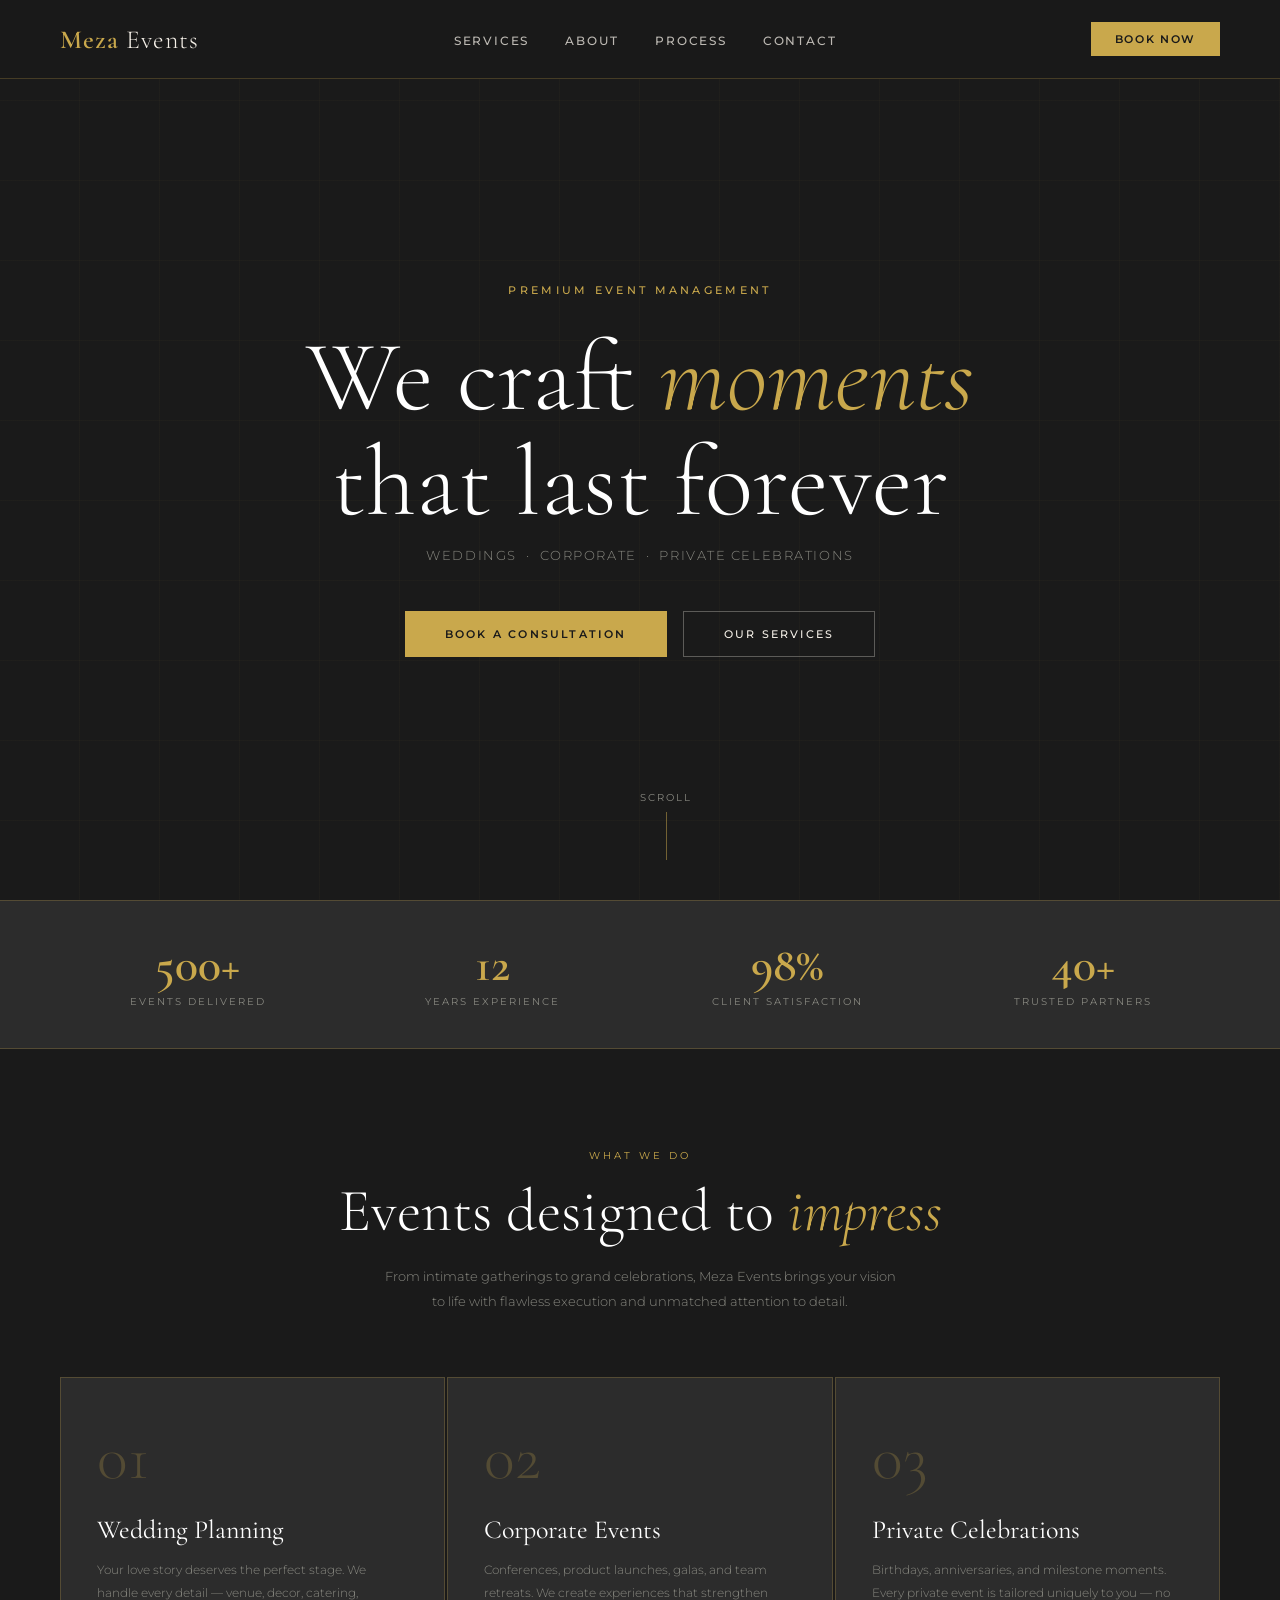
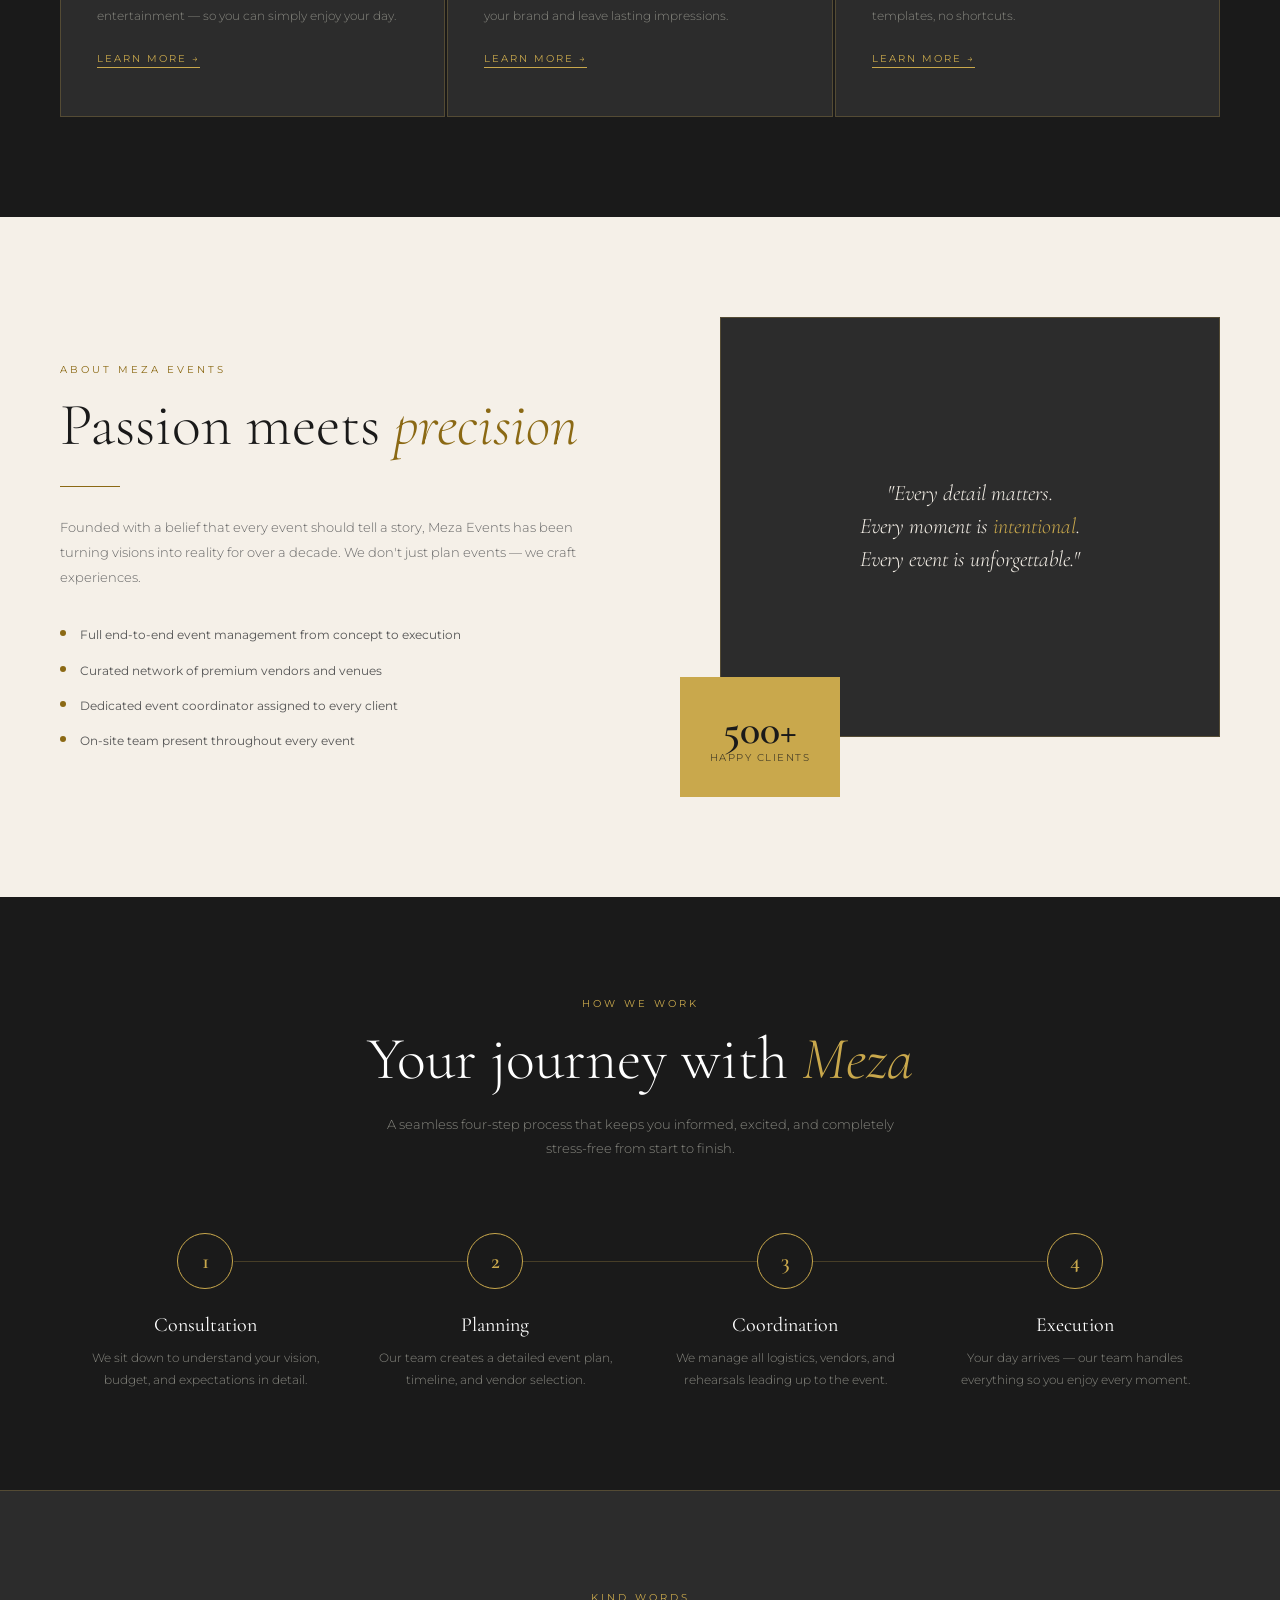
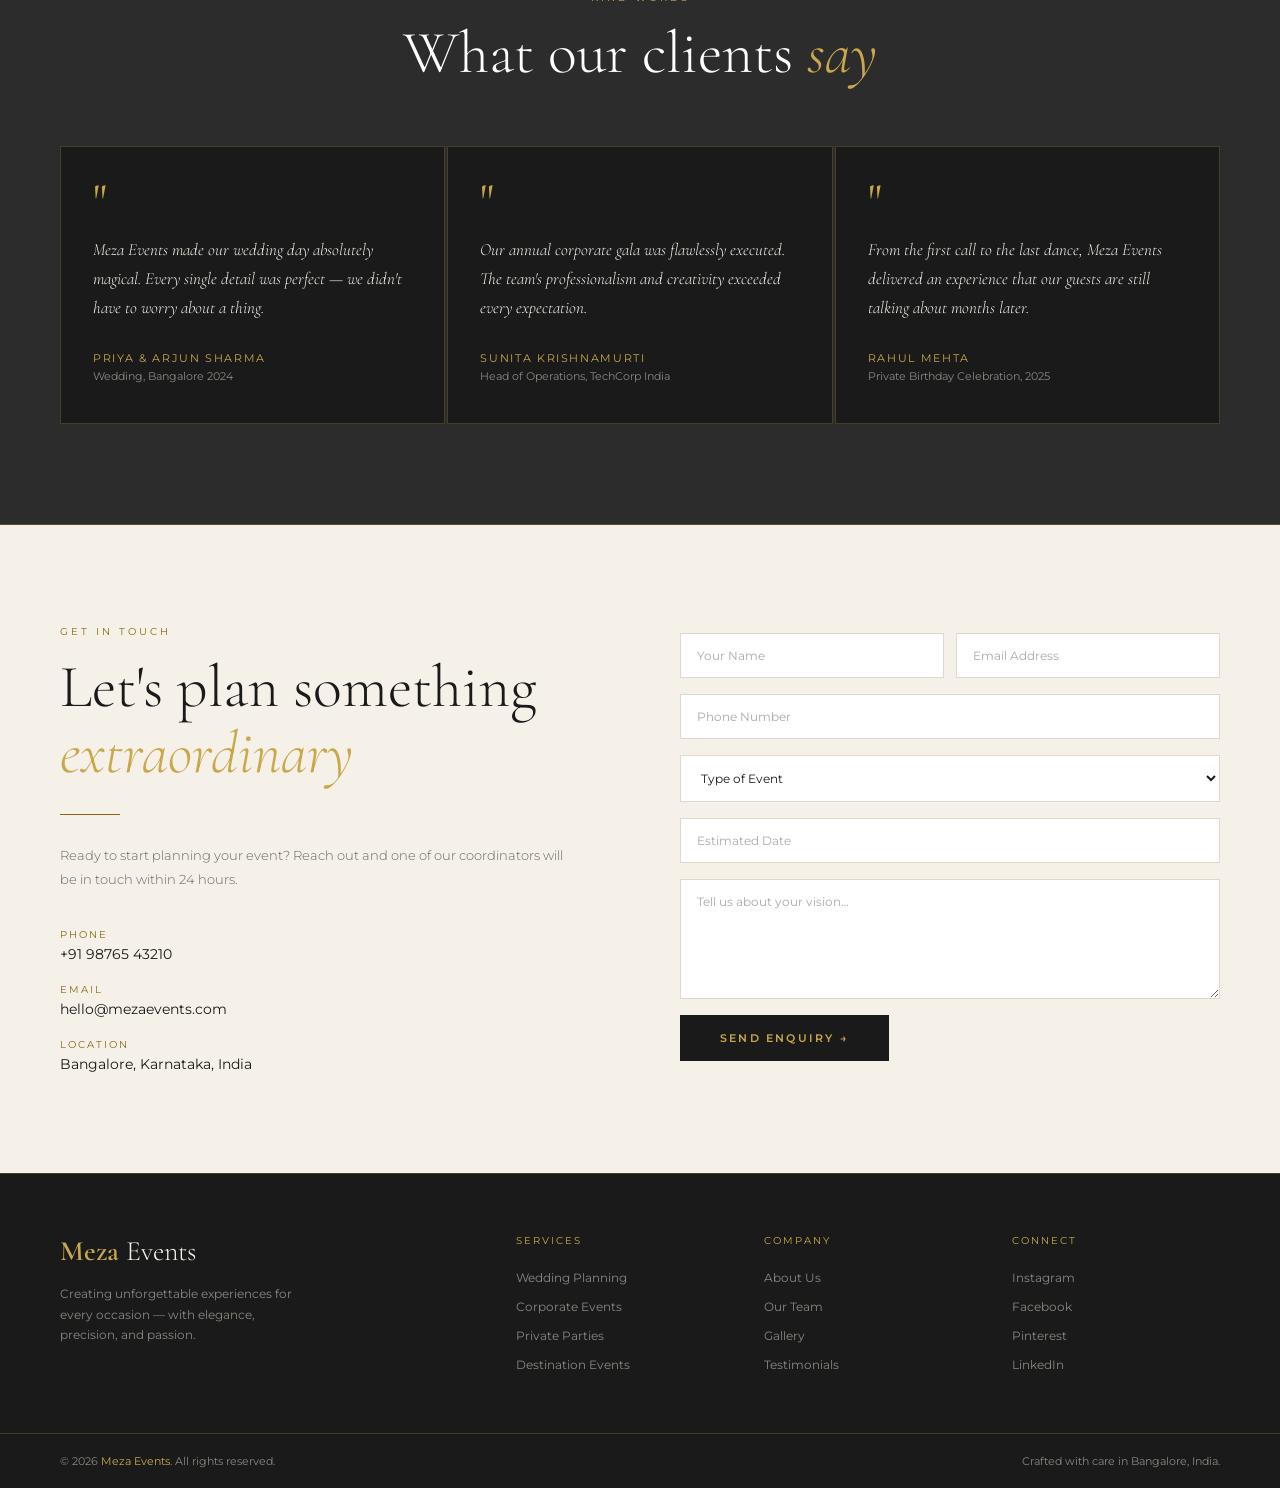
==== index.html @ 448eb4af "first commit" ====
<!DOCTYPE html>
<html lang="en">
<head>
<meta charset="UTF-8">
<meta name="viewport" content="width=device-width, initial-scale=1.0">
<title>Meza Events — Unforgettable Experiences</title>
<link href="https://fonts.googleapis.com/css2?family=Cormorant+Garamond:ital,wght@0,300;0,400;0,600;1,300;1,400&family=Montserrat:wght@300;400;500;600&display=swap" rel="stylesheet">
<style>
  *, *::before, *::after { margin: 0; padding: 0; box-sizing: border-box; }

  :root {
    --black:   #1A1A1A;
    --dark:    #2C2C2C;
    --gold:    #C9A84C;
    --gold-lt: #E2C878;
    --cream:   #F5F0E8;
    --white:   #FFFFFF;
    --muted:   #888880;
    --border:  rgba(201,168,76,0.25);
  }

  html { scroll-behavior: smooth; }

  body {
    font-family: 'Montserrat', sans-serif;
    background: var(--black);
    color: var(--cream);
    overflow-x: hidden;
  }

  /* ── NAV ── */
  nav {
    position: fixed; top: 0; left: 0; right: 0; z-index: 100;
    display: flex; align-items: center; justify-content: space-between;
    padding: 22px 60px;
    background: rgba(26,26,26,0.92);
    backdrop-filter: blur(12px);
    border-bottom: 1px solid var(--border);
    transition: padding 0.3s;
  }
  .nav-logo {
    font-family: 'Cormorant Garamond', serif;
    font-size: 26px; font-weight: 600; letter-spacing: 0.04em;
    color: var(--gold);
    text-decoration: none;
  }
  .nav-logo span { color: var(--cream); font-weight: 300; }
  .nav-links { display: flex; gap: 36px; list-style: none; }
  .nav-links a {
    color: var(--cream); text-decoration: none;
    font-size: 12px; font-weight: 500; letter-spacing: 0.15em; text-transform: uppercase;
    opacity: 0.75; transition: opacity 0.2s, color 0.2s;
  }
  .nav-links a:hover { opacity: 1; color: var(--gold); }
  .nav-cta {
    background: var(--gold); color: var(--black);
    padding: 10px 24px; border: none; cursor: pointer;
    font-family: 'Montserrat', sans-serif;
    font-size: 11px; font-weight: 600; letter-spacing: 0.15em; text-transform: uppercase;
    transition: background 0.2s;
    text-decoration: none;
  }
  .nav-cta:hover { background: var(--gold-lt); }

  /* ── HERO ── */
  .hero {
    min-height: 100vh;
    display: flex; flex-direction: column; align-items: center; justify-content: center;
    text-align: center;
    padding: 120px 40px 80px;
    position: relative;
    background: var(--black);
    overflow: hidden;
  }
  .hero-bg-lines {
    position: absolute; inset: 0; pointer-events: none;
    background-image:
      repeating-linear-gradient(0deg, transparent, transparent 79px, rgba(201,168,76,0.06) 80px),
      repeating-linear-gradient(90deg, transparent, transparent 79px, rgba(201,168,76,0.06) 80px);
  }
  .hero-eyebrow {
    font-size: 11px; font-weight: 500; letter-spacing: 0.3em; text-transform: uppercase;
    color: var(--gold); margin-bottom: 28px;
    opacity: 0; animation: fadeUp 0.8s 0.2s forwards;
  }
  .hero h1 {
    font-family: 'Cormorant Garamond', serif;
    font-size: clamp(52px, 8vw, 100px);
    font-weight: 300; line-height: 1.05;
    color: var(--white); margin-bottom: 12px;
    opacity: 0; animation: fadeUp 0.8s 0.4s forwards;
  }
  .hero h1 em { font-style: italic; color: var(--gold); }
  .hero-sub {
    font-size: 13px; font-weight: 300; letter-spacing: 0.12em;
    color: var(--muted); text-transform: uppercase;
    margin-bottom: 48px;
    opacity: 0; animation: fadeUp 0.8s 0.6s forwards;
  }
  .hero-btns {
    display: flex; gap: 16px; flex-wrap: wrap; justify-content: center;
    opacity: 0; animation: fadeUp 0.8s 0.8s forwards;
  }
  .btn-primary {
    background: var(--gold); color: var(--black);
    padding: 16px 40px; border: none; cursor: pointer;
    font-family: 'Montserrat', sans-serif;
    font-size: 11px; font-weight: 600; letter-spacing: 0.2em; text-transform: uppercase;
    transition: background 0.2s, transform 0.15s;
    text-decoration: none; display: inline-block;
  }
  .btn-primary:hover { background: var(--gold-lt); transform: translateY(-2px); }
  .btn-outline {
    background: transparent; color: var(--cream);
    padding: 15px 40px;
    border: 1px solid rgba(245,240,232,0.3); cursor: pointer;
    font-family: 'Montserrat', sans-serif;
    font-size: 11px; font-weight: 500; letter-spacing: 0.2em; text-transform: uppercase;
    transition: border-color 0.2s, color 0.2s;
    text-decoration: none; display: inline-block;
  }
  .btn-outline:hover { border-color: var(--gold); color: var(--gold); }
  .hero-scroll {
    position: absolute; bottom: 40px; left: 50%; transform: translateX(-50%);
    display: flex; flex-direction: column; align-items: center; gap: 8px;
    opacity: 0; animation: fadeUp 0.8s 1.2s forwards;
  }
  .hero-scroll span { font-size: 10px; letter-spacing: 0.2em; text-transform: uppercase; color: var(--muted); }
  .scroll-line { width: 1px; height: 48px; background: var(--gold); opacity: 0.5; animation: scrollPulse 2s infinite; }

  /* ── STATS BAR ── */
  .stats-bar {
    background: var(--dark);
    border-top: 1px solid var(--border);
    border-bottom: 1px solid var(--border);
    padding: 40px 60px;
    display: grid; grid-template-columns: repeat(4, 1fr);
    text-align: center; gap: 20px;
  }
  .stat-num {
    font-family: 'Cormorant Garamond', serif;
    font-size: 48px; font-weight: 600; color: var(--gold);
    line-height: 1;
  }
  .stat-label { font-size: 10px; letter-spacing: 0.2em; text-transform: uppercase; color: var(--muted); margin-top: 6px; }

  /* ── SECTION SHARED ── */
  section { padding: 100px 60px; }
  .section-eyebrow {
    font-size: 10px; letter-spacing: 0.3em; text-transform: uppercase;
    color: var(--gold); margin-bottom: 16px;
  }
  .section-title {
    font-family: 'Cormorant Garamond', serif;
    font-size: clamp(36px, 5vw, 60px); font-weight: 300;
    color: var(--white); line-height: 1.1;
  }
  .section-title em { font-style: italic; color: var(--gold); }
  .section-body { font-size: 13px; font-weight: 300; line-height: 1.9; color: var(--muted); max-width: 520px; margin-top: 20px; }
  .gold-line { width: 60px; height: 1px; background: var(--gold); margin: 28px 0; }

  /* ── SERVICES ── */
  .services { background: var(--black); }
  .services-header { text-align: center; margin-bottom: 64px; }
  .services-header .section-body { margin: 20px auto 0; }
  .services-grid {
    display: grid; grid-template-columns: repeat(3, 1fr); gap: 2px;
  }
  .service-card {
    background: var(--dark);
    padding: 48px 36px;
    border: 1px solid var(--border);
    position: relative; overflow: hidden;
    transition: background 0.3s;
    cursor: default;
  }
  .service-card::before {
    content: ''; position: absolute; bottom: 0; left: 0; right: 0;
    height: 2px; background: var(--gold);
    transform: scaleX(0); transition: transform 0.3s;
    transform-origin: left;
  }
  .service-card:hover { background: #333; }
  .service-card:hover::before { transform: scaleX(1); }
  .service-num {
    font-family: 'Cormorant Garamond', serif;
    font-size: 64px; font-weight: 300; color: var(--border);
    line-height: 1; margin-bottom: 24px;
  }
  .service-card:hover .service-num { color: rgba(201,168,76,0.3); }
  .service-name {
    font-family: 'Cormorant Garamond', serif;
    font-size: 26px; font-weight: 400; color: var(--white);
    margin-bottom: 14px;
  }
  .service-desc { font-size: 12px; font-weight: 300; line-height: 1.9; color: var(--muted); }
  .service-tag {
    display: inline-block; margin-top: 24px;
    font-size: 10px; letter-spacing: 0.2em; text-transform: uppercase;
    color: var(--gold); border-bottom: 1px solid var(--gold); padding-bottom: 2px;
  }

  /* ── ABOUT ── */
  .about {
    background: var(--cream);
    display: grid; grid-template-columns: 1fr 1fr; gap: 80px; align-items: center;
  }
  .about .section-eyebrow { color: #8B6914; }
  .about .section-title { color: var(--black); }
  .about .section-title em { color: #8B6914; }
  .about .section-body { color: #666; }
  .about .gold-line { background: #8B6914; }
  .about-visual {
    position: relative; height: 480px;
  }
  .about-box-main {
    position: absolute; top: 0; left: 40px; right: 0; bottom: 60px;
    background: var(--dark);
    border: 1px solid var(--border);
    display: flex; align-items: center; justify-content: center;
  }
  .about-box-main-inner {
    text-align: center; padding: 40px;
  }
  .about-box-main-inner p {
    font-family: 'Cormorant Garamond', serif;
    font-size: 22px; font-style: italic; font-weight: 300;
    color: var(--cream); line-height: 1.5;
  }
  .about-box-main-inner span { color: var(--gold); }
  .about-box-accent {
    position: absolute; bottom: 0; left: 0;
    width: 160px; height: 120px;
    background: var(--gold);
    display: flex; align-items: center; justify-content: center; flex-direction: column;
  }
  .about-box-accent-num {
    font-family: 'Cormorant Garamond', serif;
    font-size: 42px; font-weight: 600; color: var(--black); line-height: 1;
  }
  .about-box-accent-label { font-size: 10px; letter-spacing: 0.15em; text-transform: uppercase; color: var(--black); opacity: 0.7; }
  .about-features { margin-top: 36px; display: flex; flex-direction: column; gap: 16px; }
  .about-feat {
    display: flex; align-items: flex-start; gap: 14px;
  }
  .feat-dot { width: 6px; height: 6px; background: #8B6914; border-radius: 50%; flex-shrink: 0; margin-top: 5px; }
  .feat-text { font-size: 12px; font-weight: 400; color: #555; line-height: 1.6; }

  /* ── PROCESS ── */
  .process { background: var(--black); }
  .process-header { text-align: center; margin-bottom: 72px; }
  .process-header .section-body { margin: 20px auto 0; }
  .process-steps {
    display: grid; grid-template-columns: repeat(4, 1fr); gap: 0;
    position: relative;
  }
  .process-steps::before {
    content: ''; position: absolute; top: 28px; left: 15%; right: 15%;
    height: 1px; background: var(--border);
  }
  .process-step { text-align: center; padding: 0 20px; }
  .step-num-wrap {
    width: 56px; height: 56px; border-radius: 50%;
    border: 1px solid var(--gold);
    display: flex; align-items: center; justify-content: center;
    margin: 0 auto 24px;
    background: var(--black);
    position: relative; z-index: 1;
  }
  .step-num {
    font-family: 'Cormorant Garamond', serif;
    font-size: 22px; font-weight: 600; color: var(--gold);
  }
  .step-title {
    font-family: 'Cormorant Garamond', serif;
    font-size: 20px; font-weight: 400; color: var(--white); margin-bottom: 10px;
  }
  .step-desc { font-size: 12px; font-weight: 300; color: var(--muted); line-height: 1.8; }

  /* ── TESTIMONIALS ── */
  .testimonials { background: var(--dark); border-top: 1px solid var(--border); border-bottom: 1px solid var(--border); }
  .testi-header { text-align: center; margin-bottom: 60px; }
  .testi-grid { display: grid; grid-template-columns: repeat(3, 1fr); gap: 2px; }
  .testi-card {
    background: var(--black); padding: 40px 32px;
    border: 1px solid var(--border);
  }
  .testi-quote {
    font-family: 'Cormorant Garamond', serif;
    font-size: 48px; color: var(--gold); line-height: 0.6;
    margin-bottom: 20px;
  }
  .testi-text {
    font-family: 'Cormorant Garamond', serif;
    font-size: 17px; font-style: italic; font-weight: 300;
    color: var(--cream); line-height: 1.7; margin-bottom: 28px;
  }
  .testi-author { font-size: 11px; letter-spacing: 0.15em; text-transform: uppercase; color: var(--gold); }
  .testi-role { font-size: 11px; color: var(--muted); margin-top: 4px; }

  /* ── CONTACT ── */
  .contact {
    background: var(--cream);
    display: grid; grid-template-columns: 1fr 1fr; gap: 80px; align-items: start;
  }
  .contact .section-eyebrow { color: #8B6914; }
  .contact .section-title { color: var(--black); }
  .contact .gold-line { background: #8B6914; }
  .contact .section-body { color: #666; }
  .contact-info { margin-top: 36px; display: flex; flex-direction: column; gap: 20px; }
  .contact-item-label { font-size: 10px; letter-spacing: 0.2em; text-transform: uppercase; color: #8B6914; margin-bottom: 4px; }
  .contact-item-val { font-size: 14px; color: var(--black); font-weight: 400; }
  .contact-form { display: flex; flex-direction: column; gap: 16px; margin-top: 8px; }
  .form-row { display: grid; grid-template-columns: 1fr 1fr; gap: 12px; }
  .form-input, .form-select, .form-textarea {
    background: var(--white); border: 1px solid #E0D8CC;
    padding: 14px 16px; font-family: 'Montserrat', sans-serif;
    font-size: 12px; color: var(--black); outline: none;
    transition: border-color 0.2s; width: 100%;
  }
  .form-input::placeholder, .form-textarea::placeholder { color: #AAA; }
  .form-input:focus, .form-select:focus, .form-textarea:focus { border-color: #8B6914; }
  .form-textarea { resize: vertical; min-height: 120px; }
  .form-submit {
    background: var(--black); color: var(--gold);
    padding: 16px 40px; border: none; cursor: pointer;
    font-family: 'Montserrat', sans-serif;
    font-size: 11px; font-weight: 600; letter-spacing: 0.2em; text-transform: uppercase;
    transition: background 0.2s; align-self: flex-start;
  }
  .form-submit:hover { background: var(--dark); }

  /* ── FOOTER ── */
  footer {
    background: var(--black);
    border-top: 1px solid var(--border);
    padding: 60px;
    display: grid; grid-template-columns: 2fr 1fr 1fr 1fr; gap: 40px;
  }
  .footer-brand-logo {
    font-family: 'Cormorant Garamond', serif;
    font-size: 28px; font-weight: 600; color: var(--gold);
    margin-bottom: 16px;
  }
  .footer-brand-logo span { color: var(--cream); font-weight: 300; }
  .footer-tagline { font-size: 12px; color: var(--muted); line-height: 1.7; max-width: 240px; }
  .footer-col-title { font-size: 10px; letter-spacing: 0.2em; text-transform: uppercase; color: var(--gold); margin-bottom: 20px; }
  .footer-links { list-style: none; display: flex; flex-direction: column; gap: 10px; }
  .footer-links a { font-size: 12px; color: var(--muted); text-decoration: none; transition: color 0.2s; }
  .footer-links a:hover { color: var(--cream); }
  .footer-bottom {
    background: var(--black); border-top: 1px solid var(--border);
    padding: 20px 60px;
    display: flex; align-items: center; justify-content: space-between;
  }
  .footer-bottom p { font-size: 11px; color: var(--muted); }
  .footer-bottom-gold { color: var(--gold); }

  /* ── ANIMATIONS ── */
  @keyframes fadeUp {
    from { opacity: 0; transform: translateY(24px); }
    to   { opacity: 1; transform: translateY(0); }
  }
  @keyframes scrollPulse {
    0%, 100% { opacity: 0.3; transform: scaleY(1); }
    50%       { opacity: 0.8; transform: scaleY(1.1); }
  }

  .reveal {
    opacity: 0; transform: translateY(32px);
    transition: opacity 0.7s, transform 0.7s;
  }
  .reveal.visible { opacity: 1; transform: translateY(0); }

  /* ── HAMBURGER BUTTON ── */
  .hamburger {
    display: none;
    flex-direction: column; justify-content: center; gap: 5px;
    width: 40px; height: 40px; cursor: pointer;
    background: none; border: 1px solid var(--border);
    padding: 8px; z-index: 201;
    transition: border-color 0.2s;
  }
  .hamburger:hover { border-color: var(--gold); }
  .hamburger span {
    display: block; width: 100%; height: 1.5px;
    background: var(--cream);
    transition: transform 0.35s, opacity 0.25s, background 0.2s;
    transform-origin: center;
  }
  .hamburger.open span:nth-child(1) { transform: translateY(6.5px) rotate(45deg); background: var(--gold); }
  .hamburger.open span:nth-child(2) { opacity: 0; transform: scaleX(0); }
  .hamburger.open span:nth-child(3) { transform: translateY(-6.5px) rotate(-45deg); background: var(--gold); }

  /* ── MOBILE DRAWER ── */
  .mobile-drawer {
    display: none;
    position: fixed; inset: 0; z-index: 200;
    background: rgba(26,26,26,0.98);
    backdrop-filter: blur(16px);
    flex-direction: column; align-items: center; justify-content: center;
    gap: 0;
    opacity: 0; pointer-events: none;
    transition: opacity 0.35s;
  }
  .mobile-drawer.open { opacity: 1; pointer-events: all; }
  .mobile-drawer ul { list-style: none; text-align: center; }
  .mobile-drawer ul li {
    opacity: 0; transform: translateY(20px);
    transition: opacity 0.35s, transform 0.35s;
  }
  .mobile-drawer.open ul li:nth-child(1) { opacity: 1; transform: none; transition-delay: 0.08s; }
  .mobile-drawer.open ul li:nth-child(2) { opacity: 1; transform: none; transition-delay: 0.14s; }
  .mobile-drawer.open ul li:nth-child(3) { opacity: 1; transform: none; transition-delay: 0.20s; }
  .mobile-drawer.open ul li:nth-child(4) { opacity: 1; transform: none; transition-delay: 0.26s; }
  .mobile-drawer ul li a {
    display: block; padding: 18px 40px;
    font-family: 'Cormorant Garamond', serif;
    font-size: 36px; font-weight: 300; font-style: italic;
    color: var(--cream); text-decoration: none; letter-spacing: 0.04em;
    transition: color 0.2s;
  }
  .mobile-drawer ul li a:hover { color: var(--gold); }
  .drawer-divider { width: 40px; height: 1px; background: var(--border); margin: 24px auto; }
  .drawer-cta {
    opacity: 0; transform: translateY(20px);
    transition: opacity 0.35s 0.32s, transform 0.35s 0.32s;
  }
  .mobile-drawer.open .drawer-cta { opacity: 1; transform: none; }
  .drawer-cta a {
    background: var(--gold); color: var(--black);
    padding: 14px 40px; font-family: 'Montserrat', sans-serif;
    font-size: 11px; font-weight: 600; letter-spacing: 0.2em; text-transform: uppercase;
    text-decoration: none; display: inline-block;
    transition: background 0.2s;
  }
  .drawer-cta a:hover { background: var(--gold-lt); }
  .drawer-logo {
    position: absolute; top: 22px; left: 24px;
    font-family: 'Cormorant Garamond', serif;
    font-size: 22px; font-weight: 600; color: var(--gold); text-decoration: none;
  }
  .drawer-logo span { color: var(--cream); font-weight: 300; }

  @media (max-width: 900px) {
    nav { padding: 18px 24px; }
    .nav-links, .nav-cta { display: none; }
    .hamburger { display: flex; }
    .mobile-drawer { display: flex; }
    section { padding: 70px 24px; }
    .stats-bar { grid-template-columns: repeat(2, 1fr); padding: 40px 24px; }
    .services-grid, .testi-grid, .process-steps { grid-template-columns: 1fr; }
    .about, .contact { grid-template-columns: 1fr; gap: 40px; }
    .about-visual { height: 280px; }
    footer { grid-template-columns: 1fr 1fr; padding: 40px 24px; }
    .footer-bottom { padding: 20px 24px; flex-direction: column; gap: 8px; }
    .form-row { grid-template-columns: 1fr; }
    .process-steps::before { display: none; }
  }
</style>
</head>
<body>

<!-- MOBILE DRAWER -->
<div class="mobile-drawer" id="drawer">
  <a class="drawer-logo" href="#">Meza <span>Events</span></a>
  <ul>
    <li><a href="#services" onclick="closeDrawer()">Services</a></li>
    <li><a href="#about" onclick="closeDrawer()">About</a></li>
    <li><a href="#process" onclick="closeDrawer()">Process</a></li>
    <li><a href="#contact" onclick="closeDrawer()">Contact</a></li>
  </ul>
  <div class="drawer-divider"></div>
  <div class="drawer-cta"><a href="#contact" onclick="closeDrawer()">Book a Consultation</a></div>
</div>

<!-- NAV -->
<nav>
  <a class="nav-logo" href="#">Meza <span>Events</span></a>
  <ul class="nav-links">
    <li><a href="#services">Services</a></li>
    <li><a href="#about">About</a></li>
    <li><a href="#process">Process</a></li>
    <li><a href="#contact">Contact</a></li>
  </ul>
  <a class="nav-cta" href="#contact">Book Now</a>
  <button class="hamburger" id="hamburger" onclick="toggleDrawer()" aria-label="Toggle menu">
    <span></span><span></span><span></span>
  </button>
</nav>

<!-- HERO -->
<section class="hero">
  <div class="hero-bg-lines"></div>
  <p class="hero-eyebrow">Premium Event Management</p>
  <h1>We craft <em>moments</em><br>that last forever</h1>
  <p class="hero-sub">Weddings &nbsp;·&nbsp; Corporate &nbsp;·&nbsp; Private Celebrations</p>
  <div class="hero-btns">
    <a class="btn-primary" href="#contact">Book a Consultation</a>
    <a class="btn-outline" href="#services">Our Services</a>
  </div>
  <div class="hero-scroll">
    <span>Scroll</span>
    <div class="scroll-line"></div>
  </div>
</section>

<!-- STATS -->
<div class="stats-bar reveal">
  <div>
    <div class="stat-num">500+</div>
    <div class="stat-label">Events Delivered</div>
  </div>
  <div>
    <div class="stat-num">12</div>
    <div class="stat-label">Years Experience</div>
  </div>
  <div>
    <div class="stat-num">98%</div>
    <div class="stat-label">Client Satisfaction</div>
  </div>
  <div>
    <div class="stat-num">40+</div>
    <div class="stat-label">Trusted Partners</div>
  </div>
</div>

<!-- SERVICES -->
<section class="services" id="services">
  <div class="services-header reveal">
    <p class="section-eyebrow">What We Do</p>
    <h2 class="section-title">Events designed to <em>impress</em></h2>
    <p class="section-body">From intimate gatherings to grand celebrations, Meza Events brings your vision to life with flawless execution and unmatched attention to detail.</p>
  </div>
  <div class="services-grid">
    <div class="service-card reveal">
      <div class="service-num">01</div>
      <div class="service-name">Wedding Planning</div>
      <p class="service-desc">Your love story deserves the perfect stage. We handle every detail — venue, decor, catering, entertainment — so you can simply enjoy your day.</p>
      <span class="service-tag">Learn More →</span>
    </div>
    <div class="service-card reveal">
      <div class="service-num">02</div>
      <div class="service-name">Corporate Events</div>
      <p class="service-desc">Conferences, product launches, galas, and team retreats. We create experiences that strengthen your brand and leave lasting impressions.</p>
      <span class="service-tag">Learn More →</span>
    </div>
    <div class="service-card reveal">
      <div class="service-num">03</div>
      <div class="service-name">Private Celebrations</div>
      <p class="service-desc">Birthdays, anniversaries, and milestone moments. Every private event is tailored uniquely to you — no templates, no shortcuts.</p>
      <span class="service-tag">Learn More →</span>
    </div>
  </div>
</section>

<!-- ABOUT -->
<section class="about" id="about">
  <div class="about-content reveal">
    <p class="section-eyebrow">About Meza Events</p>
    <h2 class="section-title">Passion meets <em>precision</em></h2>
    <div class="gold-line"></div>
    <p class="section-body">Founded with a belief that every event should tell a story, Meza Events has been turning visions into reality for over a decade. We don't just plan events — we craft experiences.</p>
    <div class="about-features">
      <div class="about-feat"><div class="feat-dot"></div><div class="feat-text">Full end-to-end event management from concept to execution</div></div>
      <div class="about-feat"><div class="feat-dot"></div><div class="feat-text">Curated network of premium vendors and venues</div></div>
      <div class="about-feat"><div class="feat-dot"></div><div class="feat-text">Dedicated event coordinator assigned to every client</div></div>
      <div class="about-feat"><div class="feat-dot"></div><div class="feat-text">On-site team present throughout every event</div></div>
    </div>
  </div>
  <div class="about-visual reveal">
    <div class="about-box-main">
      <div class="about-box-main-inner">
        <p>"Every detail matters.<br>Every moment is <span>intentional</span>.<br>Every event is unforgettable."</p>
      </div>
    </div>
    <div class="about-box-accent">
      <div class="about-box-accent-num">500+</div>
      <div class="about-box-accent-label">Happy Clients</div>
    </div>
  </div>
</section>

<!-- PROCESS -->
<section class="process" id="process">
  <div class="process-header reveal">
    <p class="section-eyebrow">How We Work</p>
    <h2 class="section-title">Your journey with <em>Meza</em></h2>
    <p class="section-body">A seamless four-step process that keeps you informed, excited, and completely stress-free from start to finish.</p>
  </div>
  <div class="process-steps">
    <div class="process-step reveal">
      <div class="step-num-wrap"><span class="step-num">1</span></div>
      <div class="step-title">Consultation</div>
      <p class="step-desc">We sit down to understand your vision, budget, and expectations in detail.</p>
    </div>
    <div class="process-step reveal">
      <div class="step-num-wrap"><span class="step-num">2</span></div>
      <div class="step-title">Planning</div>
      <p class="step-desc">Our team creates a detailed event plan, timeline, and vendor selection.</p>
    </div>
    <div class="process-step reveal">
      <div class="step-num-wrap"><span class="step-num">3</span></div>
      <div class="step-title">Coordination</div>
      <p class="step-desc">We manage all logistics, vendors, and rehearsals leading up to the event.</p>
    </div>
    <div class="process-step reveal">
      <div class="step-num-wrap"><span class="step-num">4</span></div>
      <div class="step-title">Execution</div>
      <p class="step-desc">Your day arrives — our team handles everything so you enjoy every moment.</p>
    </div>
  </div>
</section>

<!-- TESTIMONIALS -->
<section class="testimonials">
  <div class="testi-header reveal">
    <p class="section-eyebrow">Kind Words</p>
    <h2 class="section-title">What our clients <em>say</em></h2>
  </div>
  <div class="testi-grid">
    <div class="testi-card reveal">
      <div class="testi-quote">"</div>
      <p class="testi-text">Meza Events made our wedding day absolutely magical. Every single detail was perfect — we didn't have to worry about a thing.</p>
      <div class="testi-author">Priya & Arjun Sharma</div>
      <div class="testi-role">Wedding, Bangalore 2024</div>
    </div>
    <div class="testi-card reveal">
      <div class="testi-quote">"</div>
      <p class="testi-text">Our annual corporate gala was flawlessly executed. The team's professionalism and creativity exceeded every expectation.</p>
      <div class="testi-author">Sunita Krishnamurti</div>
      <div class="testi-role">Head of Operations, TechCorp India</div>
    </div>
    <div class="testi-card reveal">
      <div class="testi-quote">"</div>
      <p class="testi-text">From the first call to the last dance, Meza Events delivered an experience that our guests are still talking about months later.</p>
      <div class="testi-author">Rahul Mehta</div>
      <div class="testi-role">Private Birthday Celebration, 2025</div>
    </div>
  </div>
</section>

<!-- CONTACT -->
<section class="contact" id="contact">
  <div class="reveal">
    <p class="section-eyebrow">Get in Touch</p>
    <h2 class="section-title">Let's plan something <em>extraordinary</em></h2>
    <div class="gold-line"></div>
    <p class="section-body">Ready to start planning your event? Reach out and one of our coordinators will be in touch within 24 hours.</p>
    <div class="contact-info">
      <div>
        <div class="contact-item-label">Phone</div>
        <div class="contact-item-val">+91 98765 43210</div>
      </div>
      <div>
        <div class="contact-item-label">Email</div>
        <div class="contact-item-val">hello@mezaevents.com</div>
      </div>
      <div>
        <div class="contact-item-label">Location</div>
        <div class="contact-item-val">Bangalore, Karnataka, India</div>
      </div>
    </div>
  </div>
  <div class="reveal">
    <div class="contact-form">
      <div class="form-row">
        <input class="form-input" type="text" placeholder="Your Name">
        <input class="form-input" type="email" placeholder="Email Address">
      </div>
      <input class="form-input" type="tel" placeholder="Phone Number">
      <select class="form-select form-input">
        <option value="" disabled selected>Type of Event</option>
        <option>Wedding</option>
        <option>Corporate Event</option>
        <option>Private Celebration</option>
        <option>Other</option>
      </select>
      <input class="form-input" type="text" placeholder="Estimated Date">
      <textarea class="form-textarea" placeholder="Tell us about your vision…"></textarea>
      <button class="form-submit">Send Enquiry →</button>
    </div>
  </div>
</section>

<!-- FOOTER -->
<footer>
  <div>
    <div class="footer-brand-logo">Meza <span>Events</span></div>
    <p class="footer-tagline">Creating unforgettable experiences for every occasion — with elegance, precision, and passion.</p>
  </div>
  <div>
    <div class="footer-col-title">Services</div>
    <ul class="footer-links">
      <li><a href="#">Wedding Planning</a></li>
      <li><a href="#">Corporate Events</a></li>
      <li><a href="#">Private Parties</a></li>
      <li><a href="#">Destination Events</a></li>
    </ul>
  </div>
  <div>
    <div class="footer-col-title">Company</div>
    <ul class="footer-links">
      <li><a href="#">About Us</a></li>
      <li><a href="#">Our Team</a></li>
      <li><a href="#">Gallery</a></li>
      <li><a href="#">Testimonials</a></li>
    </ul>
  </div>
  <div>
    <div class="footer-col-title">Connect</div>
    <ul class="footer-links">
      <li><a href="#">Instagram</a></li>
      <li><a href="#">Facebook</a></li>
      <li><a href="#">Pinterest</a></li>
      <li><a href="#">LinkedIn</a></li>
    </ul>
  </div>
</footer>
<div class="footer-bottom">
  <p>© 2026 <span class="footer-bottom-gold">Meza Events</span>. All rights reserved.</p>
  <p>Crafted with care in Bangalore, India.</p>
</div>

<script>
  const observer = new IntersectionObserver((entries) => {
    entries.forEach((e, i) => {
      if (e.isIntersecting) {
        setTimeout(() => e.target.classList.add('visible'), i * 80);
      }
    });
  }, { threshold: 0.12 });
  document.querySelectorAll('.reveal').forEach(el => observer.observe(el));

  const drawer = document.getElementById('drawer');
  const hamburger = document.getElementById('hamburger');
  function toggleDrawer() {
    const isOpen = drawer.classList.toggle('open');
    hamburger.classList.toggle('open', isOpen);
    document.body.style.overflow = isOpen ? 'hidden' : '';
  }
  function closeDrawer() {
    drawer.classList.remove('open');
    hamburger.classList.remove('open');
    document.body.style.overflow = '';
  }
  document.addEventListener('keydown', e => { if (e.key === 'Escape') closeDrawer(); });
</script>
</body>
</html>
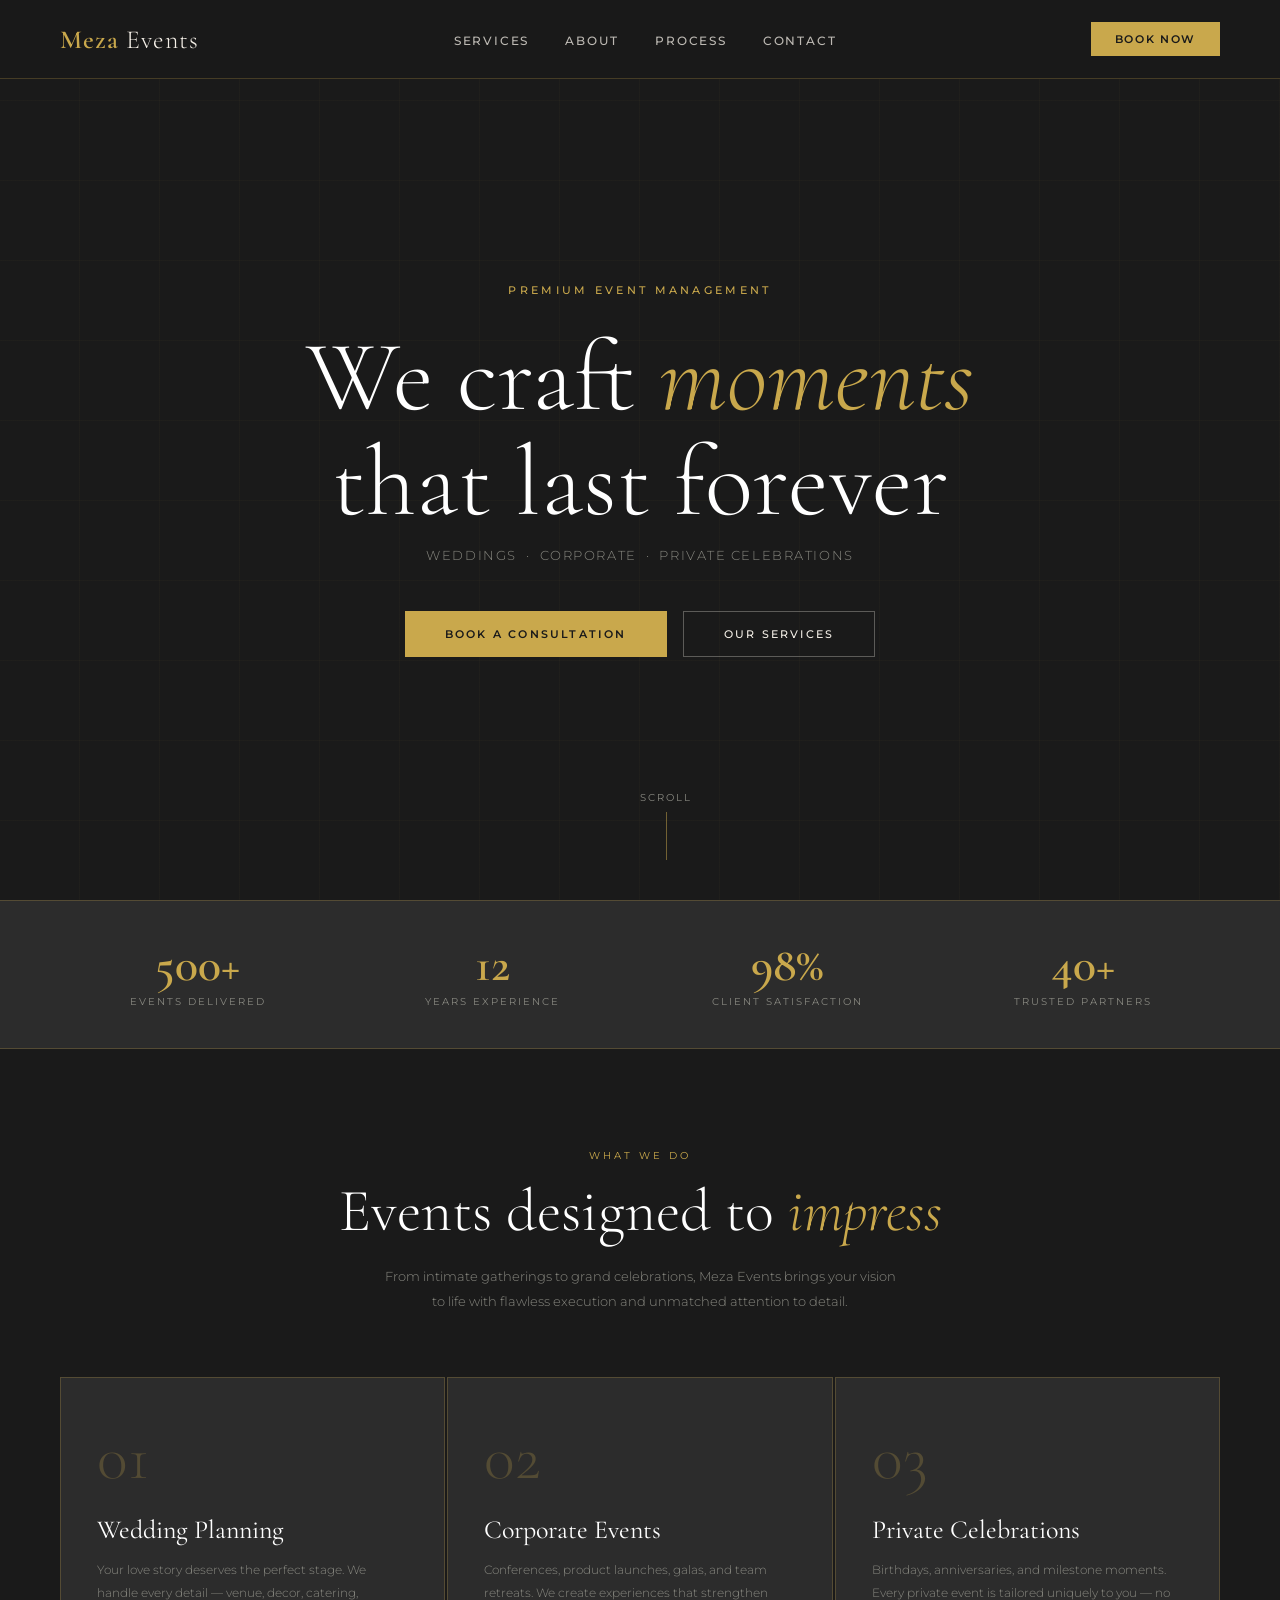
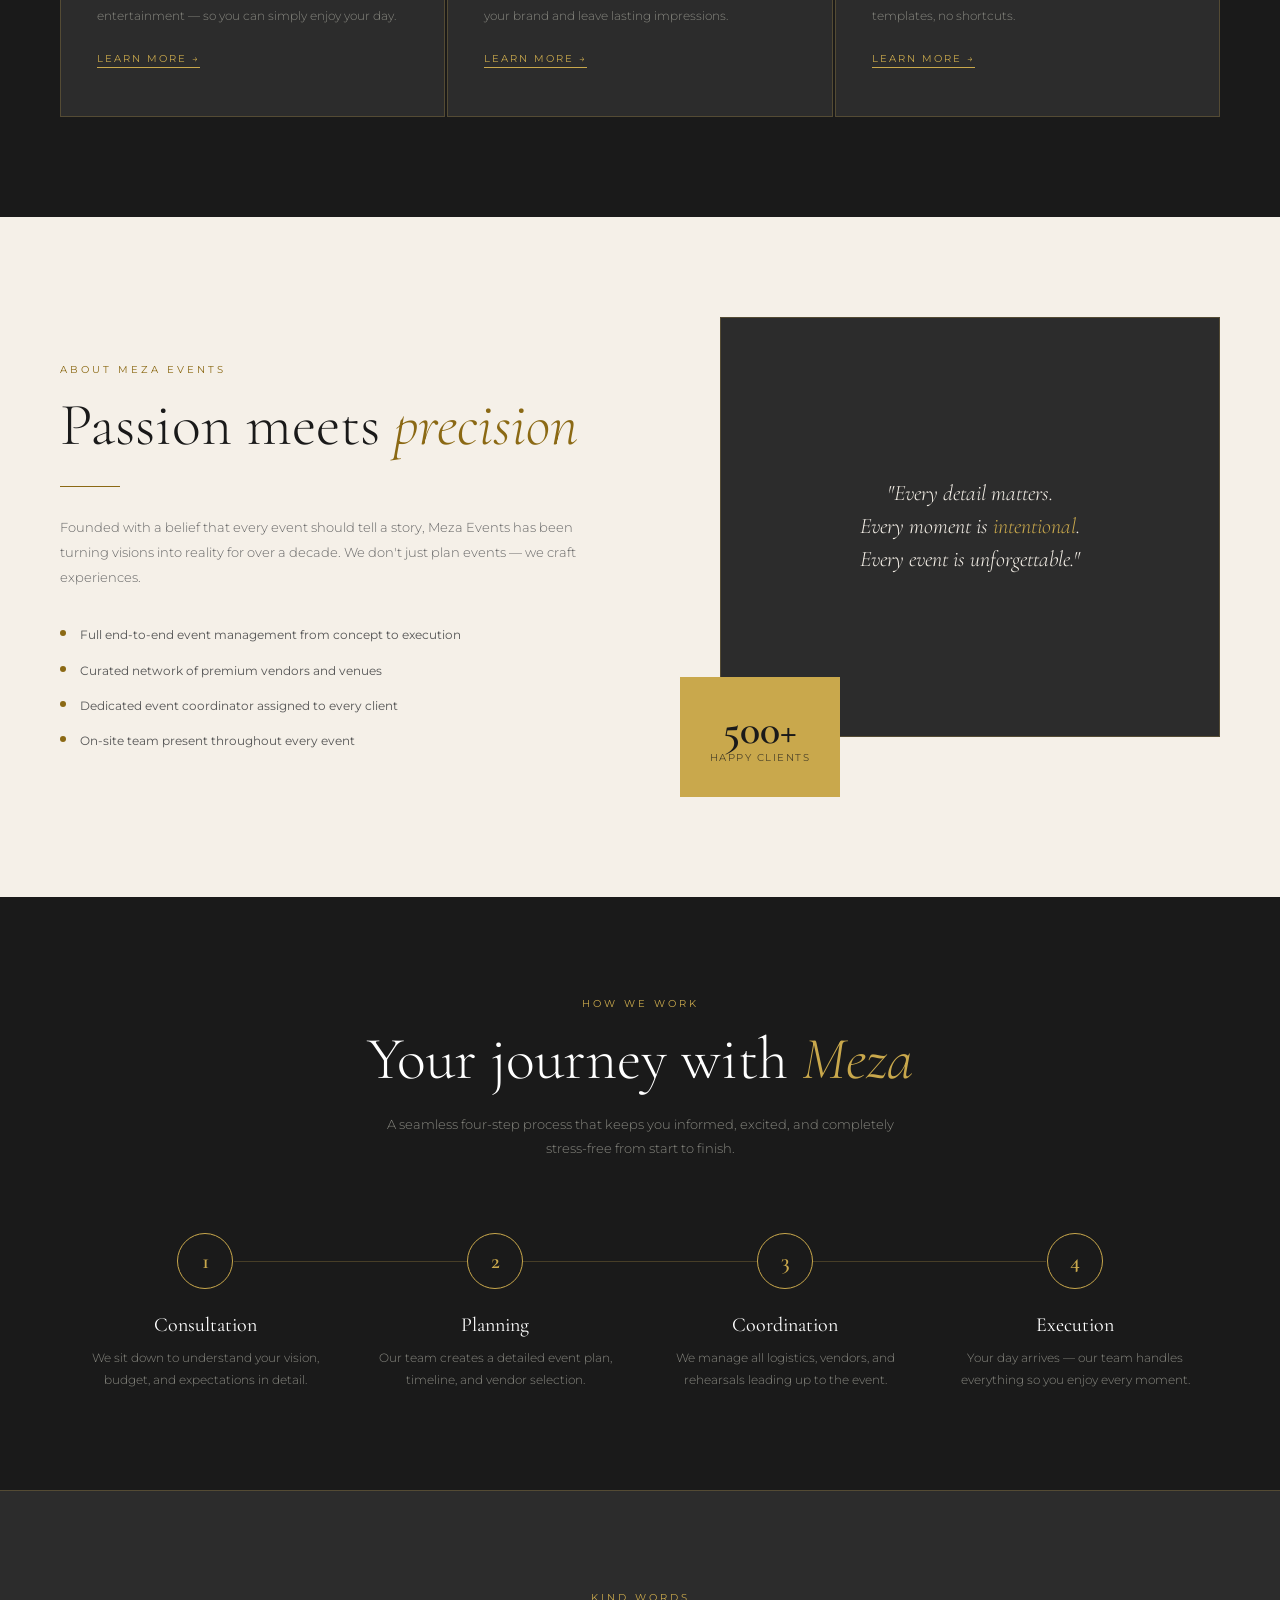
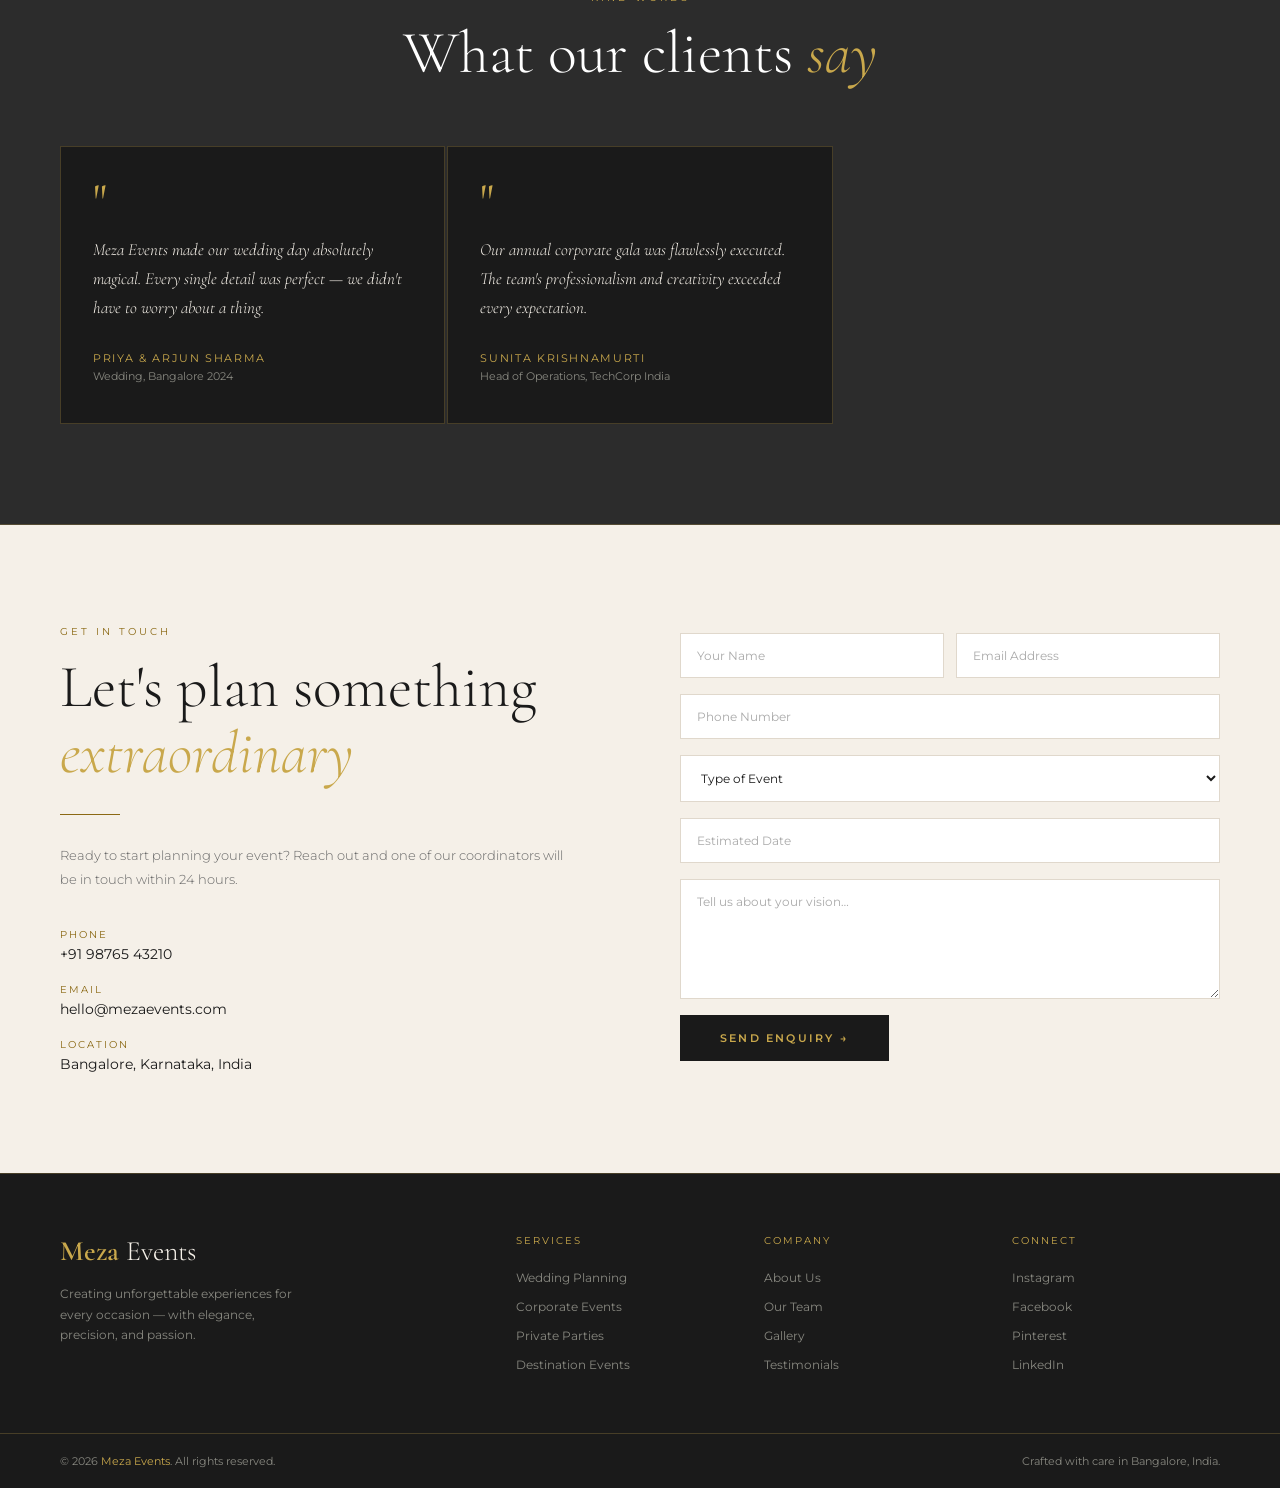
==== commit e136efee: "fix menu icon issue" ====
--- a/index.html
+++ b/index.html
@@ -3,461 +3,10 @@
 <head>
 <meta charset="UTF-8">
 <meta name="viewport" content="width=device-width, initial-scale=1.0">
-<title>Meza Events — Unforgettable Experiences</title>
+<title>Meza Events</title>
 <link href="https://fonts.googleapis.com/css2?family=Cormorant+Garamond:ital,wght@0,300;0,400;0,600;1,300;1,400&family=Montserrat:wght@300;400;500;600&display=swap" rel="stylesheet">
-<style>
-  *, *::before, *::after { margin: 0; padding: 0; box-sizing: border-box; }
-
-  :root {
-    --black:   #1A1A1A;
-    --dark:    #2C2C2C;
-    --gold:    #C9A84C;
-    --gold-lt: #E2C878;
-    --cream:   #F5F0E8;
-    --white:   #FFFFFF;
-    --muted:   #888880;
-    --border:  rgba(201,168,76,0.25);
-  }
-
-  html { scroll-behavior: smooth; }
-
-  body {
-    font-family: 'Montserrat', sans-serif;
-    background: var(--black);
-    color: var(--cream);
-    overflow-x: hidden;
-  }
-
-  /* ── NAV ── */
-  nav {
-    position: fixed; top: 0; left: 0; right: 0; z-index: 100;
-    display: flex; align-items: center; justify-content: space-between;
-    padding: 22px 60px;
-    background: rgba(26,26,26,0.92);
-    backdrop-filter: blur(12px);
-    border-bottom: 1px solid var(--border);
-    transition: padding 0.3s;
-  }
-  .nav-logo {
-    font-family: 'Cormorant Garamond', serif;
-    font-size: 26px; font-weight: 600; letter-spacing: 0.04em;
-    color: var(--gold);
-    text-decoration: none;
-  }
-  .nav-logo span { color: var(--cream); font-weight: 300; }
-  .nav-links { display: flex; gap: 36px; list-style: none; }
-  .nav-links a {
-    color: var(--cream); text-decoration: none;
-    font-size: 12px; font-weight: 500; letter-spacing: 0.15em; text-transform: uppercase;
-    opacity: 0.75; transition: opacity 0.2s, color 0.2s;
-  }
-  .nav-links a:hover { opacity: 1; color: var(--gold); }
-  .nav-cta {
-    background: var(--gold); color: var(--black);
-    padding: 10px 24px; border: none; cursor: pointer;
-    font-family: 'Montserrat', sans-serif;
-    font-size: 11px; font-weight: 600; letter-spacing: 0.15em; text-transform: uppercase;
-    transition: background 0.2s;
-    text-decoration: none;
-  }
-  .nav-cta:hover { background: var(--gold-lt); }
-
-  /* ── HERO ── */
-  .hero {
-    min-height: 100vh;
-    display: flex; flex-direction: column; align-items: center; justify-content: center;
-    text-align: center;
-    padding: 120px 40px 80px;
-    position: relative;
-    background: var(--black);
-    overflow: hidden;
-  }
-  .hero-bg-lines {
-    position: absolute; inset: 0; pointer-events: none;
-    background-image:
-      repeating-linear-gradient(0deg, transparent, transparent 79px, rgba(201,168,76,0.06) 80px),
-      repeating-linear-gradient(90deg, transparent, transparent 79px, rgba(201,168,76,0.06) 80px);
-  }
-  .hero-eyebrow {
-    font-size: 11px; font-weight: 500; letter-spacing: 0.3em; text-transform: uppercase;
-    color: var(--gold); margin-bottom: 28px;
-    opacity: 0; animation: fadeUp 0.8s 0.2s forwards;
-  }
-  .hero h1 {
-    font-family: 'Cormorant Garamond', serif;
-    font-size: clamp(52px, 8vw, 100px);
-    font-weight: 300; line-height: 1.05;
-    color: var(--white); margin-bottom: 12px;
-    opacity: 0; animation: fadeUp 0.8s 0.4s forwards;
-  }
-  .hero h1 em { font-style: italic; color: var(--gold); }
-  .hero-sub {
-    font-size: 13px; font-weight: 300; letter-spacing: 0.12em;
-    color: var(--muted); text-transform: uppercase;
-    margin-bottom: 48px;
-    opacity: 0; animation: fadeUp 0.8s 0.6s forwards;
-  }
-  .hero-btns {
-    display: flex; gap: 16px; flex-wrap: wrap; justify-content: center;
-    opacity: 0; animation: fadeUp 0.8s 0.8s forwards;
-  }
-  .btn-primary {
-    background: var(--gold); color: var(--black);
-    padding: 16px 40px; border: none; cursor: pointer;
-    font-family: 'Montserrat', sans-serif;
-    font-size: 11px; font-weight: 600; letter-spacing: 0.2em; text-transform: uppercase;
-    transition: background 0.2s, transform 0.15s;
-    text-decoration: none; display: inline-block;
-  }
-  .btn-primary:hover { background: var(--gold-lt); transform: translateY(-2px); }
-  .btn-outline {
-    background: transparent; color: var(--cream);
-    padding: 15px 40px;
-    border: 1px solid rgba(245,240,232,0.3); cursor: pointer;
-    font-family: 'Montserrat', sans-serif;
-    font-size: 11px; font-weight: 500; letter-spacing: 0.2em; text-transform: uppercase;
-    transition: border-color 0.2s, color 0.2s;
-    text-decoration: none; display: inline-block;
-  }
-  .btn-outline:hover { border-color: var(--gold); color: var(--gold); }
-  .hero-scroll {
-    position: absolute; bottom: 40px; left: 50%; transform: translateX(-50%);
-    display: flex; flex-direction: column; align-items: center; gap: 8px;
-    opacity: 0; animation: fadeUp 0.8s 1.2s forwards;
-  }
-  .hero-scroll span { font-size: 10px; letter-spacing: 0.2em; text-transform: uppercase; color: var(--muted); }
-  .scroll-line { width: 1px; height: 48px; background: var(--gold); opacity: 0.5; animation: scrollPulse 2s infinite; }
-
-  /* ── STATS BAR ── */
-  .stats-bar {
-    background: var(--dark);
-    border-top: 1px solid var(--border);
-    border-bottom: 1px solid var(--border);
-    padding: 40px 60px;
-    display: grid; grid-template-columns: repeat(4, 1fr);
-    text-align: center; gap: 20px;
-  }
-  .stat-num {
-    font-family: 'Cormorant Garamond', serif;
-    font-size: 48px; font-weight: 600; color: var(--gold);
-    line-height: 1;
-  }
-  .stat-label { font-size: 10px; letter-spacing: 0.2em; text-transform: uppercase; color: var(--muted); margin-top: 6px; }
-
-  /* ── SECTION SHARED ── */
-  section { padding: 100px 60px; }
-  .section-eyebrow {
-    font-size: 10px; letter-spacing: 0.3em; text-transform: uppercase;
-    color: var(--gold); margin-bottom: 16px;
-  }
-  .section-title {
-    font-family: 'Cormorant Garamond', serif;
-    font-size: clamp(36px, 5vw, 60px); font-weight: 300;
-    color: var(--white); line-height: 1.1;
-  }
-  .section-title em { font-style: italic; color: var(--gold); }
-  .section-body { font-size: 13px; font-weight: 300; line-height: 1.9; color: var(--muted); max-width: 520px; margin-top: 20px; }
-  .gold-line { width: 60px; height: 1px; background: var(--gold); margin: 28px 0; }
-
-  /* ── SERVICES ── */
-  .services { background: var(--black); }
-  .services-header { text-align: center; margin-bottom: 64px; }
-  .services-header .section-body { margin: 20px auto 0; }
-  .services-grid {
-    display: grid; grid-template-columns: repeat(3, 1fr); gap: 2px;
-  }
-  .service-card {
-    background: var(--dark);
-    padding: 48px 36px;
-    border: 1px solid var(--border);
-    position: relative; overflow: hidden;
-    transition: background 0.3s;
-    cursor: default;
-  }
-  .service-card::before {
-    content: ''; position: absolute; bottom: 0; left: 0; right: 0;
-    height: 2px; background: var(--gold);
-    transform: scaleX(0); transition: transform 0.3s;
-    transform-origin: left;
-  }
-  .service-card:hover { background: #333; }
-  .service-card:hover::before { transform: scaleX(1); }
-  .service-num {
-    font-family: 'Cormorant Garamond', serif;
-    font-size: 64px; font-weight: 300; color: var(--border);
-    line-height: 1; margin-bottom: 24px;
-  }
-  .service-card:hover .service-num { color: rgba(201,168,76,0.3); }
-  .service-name {
-    font-family: 'Cormorant Garamond', serif;
-    font-size: 26px; font-weight: 400; color: var(--white);
-    margin-bottom: 14px;
-  }
-  .service-desc { font-size: 12px; font-weight: 300; line-height: 1.9; color: var(--muted); }
-  .service-tag {
-    display: inline-block; margin-top: 24px;
-    font-size: 10px; letter-spacing: 0.2em; text-transform: uppercase;
-    color: var(--gold); border-bottom: 1px solid var(--gold); padding-bottom: 2px;
-  }
-
-  /* ── ABOUT ── */
-  .about {
-    background: var(--cream);
-    display: grid; grid-template-columns: 1fr 1fr; gap: 80px; align-items: center;
-  }
-  .about .section-eyebrow { color: #8B6914; }
-  .about .section-title { color: var(--black); }
-  .about .section-title em { color: #8B6914; }
-  .about .section-body { color: #666; }
-  .about .gold-line { background: #8B6914; }
-  .about-visual {
-    position: relative; height: 480px;
-  }
-  .about-box-main {
-    position: absolute; top: 0; left: 40px; right: 0; bottom: 60px;
-    background: var(--dark);
-    border: 1px solid var(--border);
-    display: flex; align-items: center; justify-content: center;
-  }
-  .about-box-main-inner {
-    text-align: center; padding: 40px;
-  }
-  .about-box-main-inner p {
-    font-family: 'Cormorant Garamond', serif;
-    font-size: 22px; font-style: italic; font-weight: 300;
-    color: var(--cream); line-height: 1.5;
-  }
-  .about-box-main-inner span { color: var(--gold); }
-  .about-box-accent {
-    position: absolute; bottom: 0; left: 0;
-    width: 160px; height: 120px;
-    background: var(--gold);
-    display: flex; align-items: center; justify-content: center; flex-direction: column;
-  }
-  .about-box-accent-num {
-    font-family: 'Cormorant Garamond', serif;
-    font-size: 42px; font-weight: 600; color: var(--black); line-height: 1;
-  }
-  .about-box-accent-label { font-size: 10px; letter-spacing: 0.15em; text-transform: uppercase; color: var(--black); opacity: 0.7; }
-  .about-features { margin-top: 36px; display: flex; flex-direction: column; gap: 16px; }
-  .about-feat {
-    display: flex; align-items: flex-start; gap: 14px;
-  }
-  .feat-dot { width: 6px; height: 6px; background: #8B6914; border-radius: 50%; flex-shrink: 0; margin-top: 5px; }
-  .feat-text { font-size: 12px; font-weight: 400; color: #555; line-height: 1.6; }
-
-  /* ── PROCESS ── */
-  .process { background: var(--black); }
-  .process-header { text-align: center; margin-bottom: 72px; }
-  .process-header .section-body { margin: 20px auto 0; }
-  .process-steps {
-    display: grid; grid-template-columns: repeat(4, 1fr); gap: 0;
-    position: relative;
-  }
-  .process-steps::before {
-    content: ''; position: absolute; top: 28px; left: 15%; right: 15%;
-    height: 1px; background: var(--border);
-  }
-  .process-step { text-align: center; padding: 0 20px; }
-  .step-num-wrap {
-    width: 56px; height: 56px; border-radius: 50%;
-    border: 1px solid var(--gold);
-    display: flex; align-items: center; justify-content: center;
-    margin: 0 auto 24px;
-    background: var(--black);
-    position: relative; z-index: 1;
-  }
-  .step-num {
-    font-family: 'Cormorant Garamond', serif;
-    font-size: 22px; font-weight: 600; color: var(--gold);
-  }
-  .step-title {
-    font-family: 'Cormorant Garamond', serif;
-    font-size: 20px; font-weight: 400; color: var(--white); margin-bottom: 10px;
-  }
-  .step-desc { font-size: 12px; font-weight: 300; color: var(--muted); line-height: 1.8; }
-
-  /* ── TESTIMONIALS ── */
-  .testimonials { background: var(--dark); border-top: 1px solid var(--border); border-bottom: 1px solid var(--border); }
-  .testi-header { text-align: center; margin-bottom: 60px; }
-  .testi-grid { display: grid; grid-template-columns: repeat(3, 1fr); gap: 2px; }
-  .testi-card {
-    background: var(--black); padding: 40px 32px;
-    border: 1px solid var(--border);
-  }
-  .testi-quote {
-    font-family: 'Cormorant Garamond', serif;
-    font-size: 48px; color: var(--gold); line-height: 0.6;
-    margin-bottom: 20px;
-  }
-  .testi-text {
-    font-family: 'Cormorant Garamond', serif;
-    font-size: 17px; font-style: italic; font-weight: 300;
-    color: var(--cream); line-height: 1.7; margin-bottom: 28px;
-  }
-  .testi-author { font-size: 11px; letter-spacing: 0.15em; text-transform: uppercase; color: var(--gold); }
-  .testi-role { font-size: 11px; color: var(--muted); margin-top: 4px; }
-
-  /* ── CONTACT ── */
-  .contact {
-    background: var(--cream);
-    display: grid; grid-template-columns: 1fr 1fr; gap: 80px; align-items: start;
-  }
-  .contact .section-eyebrow { color: #8B6914; }
-  .contact .section-title { color: var(--black); }
-  .contact .gold-line { background: #8B6914; }
-  .contact .section-body { color: #666; }
-  .contact-info { margin-top: 36px; display: flex; flex-direction: column; gap: 20px; }
-  .contact-item-label { font-size: 10px; letter-spacing: 0.2em; text-transform: uppercase; color: #8B6914; margin-bottom: 4px; }
-  .contact-item-val { font-size: 14px; color: var(--black); font-weight: 400; }
-  .contact-form { display: flex; flex-direction: column; gap: 16px; margin-top: 8px; }
-  .form-row { display: grid; grid-template-columns: 1fr 1fr; gap: 12px; }
-  .form-input, .form-select, .form-textarea {
-    background: var(--white); border: 1px solid #E0D8CC;
-    padding: 14px 16px; font-family: 'Montserrat', sans-serif;
-    font-size: 12px; color: var(--black); outline: none;
-    transition: border-color 0.2s; width: 100%;
-  }
-  .form-input::placeholder, .form-textarea::placeholder { color: #AAA; }
-  .form-input:focus, .form-select:focus, .form-textarea:focus { border-color: #8B6914; }
-  .form-textarea { resize: vertical; min-height: 120px; }
-  .form-submit {
-    background: var(--black); color: var(--gold);
-    padding: 16px 40px; border: none; cursor: pointer;
-    font-family: 'Montserrat', sans-serif;
-    font-size: 11px; font-weight: 600; letter-spacing: 0.2em; text-transform: uppercase;
-    transition: background 0.2s; align-self: flex-start;
-  }
-  .form-submit:hover { background: var(--dark); }
-
-  /* ── FOOTER ── */
-  footer {
-    background: var(--black);
-    border-top: 1px solid var(--border);
-    padding: 60px;
-    display: grid; grid-template-columns: 2fr 1fr 1fr 1fr; gap: 40px;
-  }
-  .footer-brand-logo {
-    font-family: 'Cormorant Garamond', serif;
-    font-size: 28px; font-weight: 600; color: var(--gold);
-    margin-bottom: 16px;
-  }
-  .footer-brand-logo span { color: var(--cream); font-weight: 300; }
-  .footer-tagline { font-size: 12px; color: var(--muted); line-height: 1.7; max-width: 240px; }
-  .footer-col-title { font-size: 10px; letter-spacing: 0.2em; text-transform: uppercase; color: var(--gold); margin-bottom: 20px; }
-  .footer-links { list-style: none; display: flex; flex-direction: column; gap: 10px; }
-  .footer-links a { font-size: 12px; color: var(--muted); text-decoration: none; transition: color 0.2s; }
-  .footer-links a:hover { color: var(--cream); }
-  .footer-bottom {
-    background: var(--black); border-top: 1px solid var(--border);
-    padding: 20px 60px;
-    display: flex; align-items: center; justify-content: space-between;
-  }
-  .footer-bottom p { font-size: 11px; color: var(--muted); }
-  .footer-bottom-gold { color: var(--gold); }
-
-  /* ── ANIMATIONS ── */
-  @keyframes fadeUp {
-    from { opacity: 0; transform: translateY(24px); }
-    to   { opacity: 1; transform: translateY(0); }
-  }
-  @keyframes scrollPulse {
-    0%, 100% { opacity: 0.3; transform: scaleY(1); }
-    50%       { opacity: 0.8; transform: scaleY(1.1); }
-  }
-
-  .reveal {
-    opacity: 0; transform: translateY(32px);
-    transition: opacity 0.7s, transform 0.7s;
-  }
-  .reveal.visible { opacity: 1; transform: translateY(0); }
-
-  /* ── HAMBURGER BUTTON ── */
-  .hamburger {
-    display: none;
-    flex-direction: column; justify-content: center; gap: 5px;
-    width: 40px; height: 40px; cursor: pointer;
-    background: none; border: 1px solid var(--border);
-    padding: 8px; z-index: 201;
-    transition: border-color 0.2s;
-  }
-  .hamburger:hover { border-color: var(--gold); }
-  .hamburger span {
-    display: block; width: 100%; height: 1.5px;
-    background: var(--cream);
-    transition: transform 0.35s, opacity 0.25s, background 0.2s;
-    transform-origin: center;
-  }
-  .hamburger.open span:nth-child(1) { transform: translateY(6.5px) rotate(45deg); background: var(--gold); }
-  .hamburger.open span:nth-child(2) { opacity: 0; transform: scaleX(0); }
-  .hamburger.open span:nth-child(3) { transform: translateY(-6.5px) rotate(-45deg); background: var(--gold); }
-
-  /* ── MOBILE DRAWER ── */
-  .mobile-drawer {
-    display: none;
-    position: fixed; inset: 0; z-index: 200;
-    background: rgba(26,26,26,0.98);
-    backdrop-filter: blur(16px);
-    flex-direction: column; align-items: center; justify-content: center;
-    gap: 0;
-    opacity: 0; pointer-events: none;
-    transition: opacity 0.35s;
-  }
-  .mobile-drawer.open { opacity: 1; pointer-events: all; }
-  .mobile-drawer ul { list-style: none; text-align: center; }
-  .mobile-drawer ul li {
-    opacity: 0; transform: translateY(20px);
-    transition: opacity 0.35s, transform 0.35s;
-  }
-  .mobile-drawer.open ul li:nth-child(1) { opacity: 1; transform: none; transition-delay: 0.08s; }
-  .mobile-drawer.open ul li:nth-child(2) { opacity: 1; transform: none; transition-delay: 0.14s; }
-  .mobile-drawer.open ul li:nth-child(3) { opacity: 1; transform: none; transition-delay: 0.20s; }
-  .mobile-drawer.open ul li:nth-child(4) { opacity: 1; transform: none; transition-delay: 0.26s; }
-  .mobile-drawer ul li a {
-    display: block; padding: 18px 40px;
-    font-family: 'Cormorant Garamond', serif;
-    font-size: 36px; font-weight: 300; font-style: italic;
-    color: var(--cream); text-decoration: none; letter-spacing: 0.04em;
-    transition: color 0.2s;
-  }
-  .mobile-drawer ul li a:hover { color: var(--gold); }
-  .drawer-divider { width: 40px; height: 1px; background: var(--border); margin: 24px auto; }
-  .drawer-cta {
-    opacity: 0; transform: translateY(20px);
-    transition: opacity 0.35s 0.32s, transform 0.35s 0.32s;
-  }
-  .mobile-drawer.open .drawer-cta { opacity: 1; transform: none; }
-  .drawer-cta a {
-    background: var(--gold); color: var(--black);
-    padding: 14px 40px; font-family: 'Montserrat', sans-serif;
-    font-size: 11px; font-weight: 600; letter-spacing: 0.2em; text-transform: uppercase;
-    text-decoration: none; display: inline-block;
-    transition: background 0.2s;
-  }
-  .drawer-cta a:hover { background: var(--gold-lt); }
-  .drawer-logo {
-    position: absolute; top: 22px; left: 24px;
-    font-family: 'Cormorant Garamond', serif;
-    font-size: 22px; font-weight: 600; color: var(--gold); text-decoration: none;
-  }
-  .drawer-logo span { color: var(--cream); font-weight: 300; }
-
-  @media (max-width: 900px) {
-    nav { padding: 18px 24px; }
-    .nav-links, .nav-cta { display: none; }
-    .hamburger { display: flex; }
-    .mobile-drawer { display: flex; }
-    section { padding: 70px 24px; }
-    .stats-bar { grid-template-columns: repeat(2, 1fr); padding: 40px 24px; }
-    .services-grid, .testi-grid, .process-steps { grid-template-columns: 1fr; }
-    .about, .contact { grid-template-columns: 1fr; gap: 40px; }
-    .about-visual { height: 280px; }
-    footer { grid-template-columns: 1fr 1fr; padding: 40px 24px; }
-    .footer-bottom { padding: 20px 24px; flex-direction: column; gap: 8px; }
-    .form-row { grid-template-columns: 1fr; }
-    .process-steps::before { display: none; }
-  }
-</style>
+<link rel="stylesheet" href="style.css">
+
 </head>
 <body>
 
--- a/style.css
+++ b/style.css
@@ -0,0 +1,452 @@
+*, *::before, *::after { margin: 0; padding: 0; box-sizing: border-box; }
+
+  :root {
+    --black:   #1A1A1A;
+    --dark:    #2C2C2C;
+    --gold:    #C9A84C;
+    --gold-lt: #E2C878;
+    --cream:   #F5F0E8;
+    --white:   #FFFFFF;
+    --muted:   #888880;
+    --border:  rgba(201,168,76,0.25);
+  }
+
+  html { scroll-behavior: smooth; }
+
+  body {
+    font-family: 'Montserrat', sans-serif;
+    background: var(--black);
+    color: var(--cream);
+    overflow-x: hidden;
+  }
+
+  /* ── NAV ── */
+  nav {
+    position: fixed; top: 0; left: 0; right: 0; z-index: 100;
+    display: flex; align-items: center; justify-content: space-between;
+    padding: 22px 60px;
+    background: rgba(26,26,26,0.92);
+    backdrop-filter: blur(12px);
+    border-bottom: 1px solid var(--border);
+    transition: padding 0.3s;
+  }
+  .nav-logo {
+    font-family: 'Cormorant Garamond', serif;
+    font-size: 26px; font-weight: 600; letter-spacing: 0.04em;
+    color: var(--gold);
+    text-decoration: none;
+  }
+  .nav-logo span { color: var(--cream); font-weight: 300; }
+  .nav-links { display: flex; gap: 36px; list-style: none; }
+  .nav-links a {
+    color: var(--cream); text-decoration: none;
+    font-size: 12px; font-weight: 500; letter-spacing: 0.15em; text-transform: uppercase;
+    opacity: 0.75; transition: opacity 0.2s, color 0.2s;
+  }
+  .nav-links a:hover { opacity: 1; color: var(--gold); }
+  .nav-cta {
+    background: var(--gold); color: var(--black);
+    padding: 10px 24px; border: none; cursor: pointer;
+    font-family: 'Montserrat', sans-serif;
+    font-size: 11px; font-weight: 600; letter-spacing: 0.15em; text-transform: uppercase;
+    transition: background 0.2s;
+    text-decoration: none;
+  }
+  .nav-cta:hover { background: var(--gold-lt); }
+
+  /* ── HERO ── */
+  .hero {
+    min-height: 100vh;
+    display: flex; flex-direction: column; align-items: center; justify-content: center;
+    text-align: center;
+    padding: 120px 40px 80px;
+    position: relative;
+    background: var(--black);
+    overflow: hidden;
+  }
+  .hero-bg-lines {
+    position: absolute; inset: 0; pointer-events: none;
+    background-image:
+      repeating-linear-gradient(0deg, transparent, transparent 79px, rgba(201,168,76,0.06) 80px),
+      repeating-linear-gradient(90deg, transparent, transparent 79px, rgba(201,168,76,0.06) 80px);
+  }
+  .hero-eyebrow {
+    font-size: 11px; font-weight: 500; letter-spacing: 0.3em; text-transform: uppercase;
+    color: var(--gold); margin-bottom: 28px;
+    opacity: 0; animation: fadeUp 0.8s 0.2s forwards;
+  }
+  .hero h1 {
+    font-family: 'Cormorant Garamond', serif;
+    font-size: clamp(52px, 8vw, 100px);
+    font-weight: 300; line-height: 1.05;
+    color: var(--white); margin-bottom: 12px;
+    opacity: 0; animation: fadeUp 0.8s 0.4s forwards;
+  }
+  .hero h1 em { font-style: italic; color: var(--gold); }
+  .hero-sub {
+    font-size: 13px; font-weight: 300; letter-spacing: 0.12em;
+    color: var(--muted); text-transform: uppercase;
+    margin-bottom: 48px;
+    opacity: 0; animation: fadeUp 0.8s 0.6s forwards;
+  }
+  .hero-btns {
+    display: flex; gap: 16px; flex-wrap: wrap; justify-content: center;
+    opacity: 0; animation: fadeUp 0.8s 0.8s forwards;
+  }
+  .btn-primary {
+    background: var(--gold); color: var(--black);
+    padding: 16px 40px; border: none; cursor: pointer;
+    font-family: 'Montserrat', sans-serif;
+    font-size: 11px; font-weight: 600; letter-spacing: 0.2em; text-transform: uppercase;
+    transition: background 0.2s, transform 0.15s;
+    text-decoration: none; display: inline-block;
+  }
+  .btn-primary:hover { background: var(--gold-lt); transform: translateY(-2px); }
+  .btn-outline {
+    background: transparent; color: var(--cream);
+    padding: 15px 40px;
+    border: 1px solid rgba(245,240,232,0.3); cursor: pointer;
+    font-family: 'Montserrat', sans-serif;
+    font-size: 11px; font-weight: 500; letter-spacing: 0.2em; text-transform: uppercase;
+    transition: border-color 0.2s, color 0.2s;
+    text-decoration: none; display: inline-block;
+  }
+  .btn-outline:hover { border-color: var(--gold); color: var(--gold); }
+  .hero-scroll {
+    position: absolute; bottom: 40px; left: 50%; transform: translateX(-50%);
+    display: flex; flex-direction: column; align-items: center; gap: 8px;
+    opacity: 0; animation: fadeUp 0.8s 1.2s forwards;
+  }
+  .hero-scroll span { font-size: 10px; letter-spacing: 0.2em; text-transform: uppercase; color: var(--muted); }
+  .scroll-line { width: 1px; height: 48px; background: var(--gold); opacity: 0.5; animation: scrollPulse 2s infinite; }
+
+  /* ── STATS BAR ── */
+  .stats-bar {
+    background: var(--dark);
+    border-top: 1px solid var(--border);
+    border-bottom: 1px solid var(--border);
+    padding: 40px 60px;
+    display: grid; grid-template-columns: repeat(4, 1fr);
+    text-align: center; gap: 20px;
+  }
+  .stat-num {
+    font-family: 'Cormorant Garamond', serif;
+    font-size: 48px; font-weight: 600; color: var(--gold);
+    line-height: 1;
+  }
+  .stat-label { font-size: 10px; letter-spacing: 0.2em; text-transform: uppercase; color: var(--muted); margin-top: 6px; }
+
+  /* ── SECTION SHARED ── */
+  section { padding: 100px 60px; }
+  .section-eyebrow {
+    font-size: 10px; letter-spacing: 0.3em; text-transform: uppercase;
+    color: var(--gold); margin-bottom: 16px;
+  }
+  .section-title {
+    font-family: 'Cormorant Garamond', serif;
+    font-size: clamp(36px, 5vw, 60px); font-weight: 300;
+    color: var(--white); line-height: 1.1;
+  }
+  .section-title em { font-style: italic; color: var(--gold); }
+  .section-body { font-size: 13px; font-weight: 300; line-height: 1.9; color: var(--muted); max-width: 520px; margin-top: 20px; }
+  .gold-line { width: 60px; height: 1px; background: var(--gold); margin: 28px 0; }
+
+  /* ── SERVICES ── */
+  .services { background: var(--black); }
+  .services-header { text-align: center; margin-bottom: 64px; }
+  .services-header .section-body { margin: 20px auto 0; }
+  .services-grid {
+    display: grid; grid-template-columns: repeat(3, 1fr); gap: 2px;
+  }
+  .service-card {
+    background: var(--dark);
+    padding: 48px 36px;
+    border: 1px solid var(--border);
+    position: relative; overflow: hidden;
+    transition: background 0.3s;
+    cursor: default;
+  }
+  .service-card::before {
+    content: ''; position: absolute; bottom: 0; left: 0; right: 0;
+    height: 2px; background: var(--gold);
+    transform: scaleX(0); transition: transform 0.3s;
+    transform-origin: left;
+  }
+  .service-card:hover { background: #333; }
+  .service-card:hover::before { transform: scaleX(1); }
+  .service-num {
+    font-family: 'Cormorant Garamond', serif;
+    font-size: 64px; font-weight: 300; color: var(--border);
+    line-height: 1; margin-bottom: 24px;
+  }
+  .service-card:hover .service-num { color: rgba(201,168,76,0.3); }
+  .service-name {
+    font-family: 'Cormorant Garamond', serif;
+    font-size: 26px; font-weight: 400; color: var(--white);
+    margin-bottom: 14px;
+  }
+  .service-desc { font-size: 12px; font-weight: 300; line-height: 1.9; color: var(--muted); }
+  .service-tag {
+    display: inline-block; margin-top: 24px;
+    font-size: 10px; letter-spacing: 0.2em; text-transform: uppercase;
+    color: var(--gold); border-bottom: 1px solid var(--gold); padding-bottom: 2px;
+  }
+
+  /* ── ABOUT ── */
+  .about {
+    background: var(--cream);
+    display: grid; grid-template-columns: 1fr 1fr; gap: 80px; align-items: center;
+  }
+  .about .section-eyebrow { color: #8B6914; }
+  .about .section-title { color: var(--black); }
+  .about .section-title em { color: #8B6914; }
+  .about .section-body { color: #666; }
+  .about .gold-line { background: #8B6914; }
+  .about-visual {
+    position: relative; height: 480px;
+  }
+  .about-box-main {
+    position: absolute; top: 0; left: 40px; right: 0; bottom: 60px;
+    background: var(--dark);
+    border: 1px solid var(--border);
+    display: flex; align-items: center; justify-content: center;
+  }
+  .about-box-main-inner {
+    text-align: center; padding: 40px;
+  }
+  .about-box-main-inner p {
+    font-family: 'Cormorant Garamond', serif;
+    font-size: 22px; font-style: italic; font-weight: 300;
+    color: var(--cream); line-height: 1.5;
+  }
+  .about-box-main-inner span { color: var(--gold); }
+  .about-box-accent {
+    position: absolute; bottom: 0; left: 0;
+    width: 160px; height: 120px;
+    background: var(--gold);
+    display: flex; align-items: center; justify-content: center; flex-direction: column;
+  }
+  .about-box-accent-num {
+    font-family: 'Cormorant Garamond', serif;
+    font-size: 42px; font-weight: 600; color: var(--black); line-height: 1;
+  }
+  .about-box-accent-label { font-size: 10px; letter-spacing: 0.15em; text-transform: uppercase; color: var(--black); opacity: 0.7; }
+  .about-features { margin-top: 36px; display: flex; flex-direction: column; gap: 16px; }
+  .about-feat {
+    display: flex; align-items: flex-start; gap: 14px;
+  }
+  .feat-dot { width: 6px; height: 6px; background: #8B6914; border-radius: 50%; flex-shrink: 0; margin-top: 5px; }
+  .feat-text { font-size: 12px; font-weight: 400; color: #555; line-height: 1.6; }
+
+  /* ── PROCESS ── */
+  .process { background: var(--black); }
+  .process-header { text-align: center; margin-bottom: 72px; }
+  .process-header .section-body { margin: 20px auto 0; }
+  .process-steps {
+    display: grid; grid-template-columns: repeat(4, 1fr); gap: 0;
+    position: relative;
+  }
+  .process-steps::before {
+    content: ''; position: absolute; top: 28px; left: 15%; right: 15%;
+    height: 1px; background: var(--border);
+  }
+  .process-step { text-align: center; padding: 0 20px; }
+  .step-num-wrap {
+    width: 56px; height: 56px; border-radius: 50%;
+    border: 1px solid var(--gold);
+    display: flex; align-items: center; justify-content: center;
+    margin: 0 auto 24px;
+    background: var(--black);
+    position: relative; z-index: 1;
+  }
+  .step-num {
+    font-family: 'Cormorant Garamond', serif;
+    font-size: 22px; font-weight: 600; color: var(--gold);
+  }
+  .step-title {
+    font-family: 'Cormorant Garamond', serif;
+    font-size: 20px; font-weight: 400; color: var(--white); margin-bottom: 10px;
+  }
+  .step-desc { font-size: 12px; font-weight: 300; color: var(--muted); line-height: 1.8; }
+
+  /* ── TESTIMONIALS ── */
+  .testimonials { background: var(--dark); border-top: 1px solid var(--border); border-bottom: 1px solid var(--border); }
+  .testi-header { text-align: center; margin-bottom: 60px; }
+  .testi-grid { display: grid; grid-template-columns: repeat(3, 1fr); gap: 2px; }
+  .testi-card {
+    background: var(--black); padding: 40px 32px;
+    border: 1px solid var(--border);
+  }
+  .testi-quote {
+    font-family: 'Cormorant Garamond', serif;
+    font-size: 48px; color: var(--gold); line-height: 0.6;
+    margin-bottom: 20px;
+  }
+  .testi-text {
+    font-family: 'Cormorant Garamond', serif;
+    font-size: 17px; font-style: italic; font-weight: 300;
+    color: var(--cream); line-height: 1.7; margin-bottom: 28px;
+  }
+  .testi-author { font-size: 11px; letter-spacing: 0.15em; text-transform: uppercase; color: var(--gold); }
+  .testi-role { font-size: 11px; color: var(--muted); margin-top: 4px; }
+
+  /* ── CONTACT ── */
+  .contact {
+    background: var(--cream);
+    display: grid; grid-template-columns: 1fr 1fr; gap: 80px; align-items: start;
+  }
+  .contact .section-eyebrow { color: #8B6914; }
+  .contact .section-title { color: var(--black); }
+  .contact .gold-line { background: #8B6914; }
+  .contact .section-body { color: #666; }
+  .contact-info { margin-top: 36px; display: flex; flex-direction: column; gap: 20px; }
+  .contact-item-label { font-size: 10px; letter-spacing: 0.2em; text-transform: uppercase; color: #8B6914; margin-bottom: 4px; }
+  .contact-item-val { font-size: 14px; color: var(--black); font-weight: 400; }
+  .contact-form { display: flex; flex-direction: column; gap: 16px; margin-top: 8px; }
+  .form-row { display: grid; grid-template-columns: 1fr 1fr; gap: 12px; }
+  .form-input, .form-select, .form-textarea {
+    background: var(--white); border: 1px solid #E0D8CC;
+    padding: 14px 16px; font-family: 'Montserrat', sans-serif;
+    font-size: 12px; color: var(--black); outline: none;
+    transition: border-color 0.2s; width: 100%;
+  }
+  .form-input::placeholder, .form-textarea::placeholder { color: #AAA; }
+  .form-input:focus, .form-select:focus, .form-textarea:focus { border-color: #8B6914; }
+  .form-textarea { resize: vertical; min-height: 120px; }
+  .form-submit {
+    background: var(--black); color: var(--gold);
+    padding: 16px 40px; border: none; cursor: pointer;
+    font-family: 'Montserrat', sans-serif;
+    font-size: 11px; font-weight: 600; letter-spacing: 0.2em; text-transform: uppercase;
+    transition: background 0.2s; align-self: flex-start;
+  }
+  .form-submit:hover { background: var(--dark); }
+
+  /* ── FOOTER ── */
+  footer {
+    background: var(--black);
+    border-top: 1px solid var(--border);
+    padding: 60px;
+    display: grid; grid-template-columns: 2fr 1fr 1fr 1fr; gap: 40px;
+  }
+  .footer-brand-logo {
+    font-family: 'Cormorant Garamond', serif;
+    font-size: 28px; font-weight: 600; color: var(--gold);
+    margin-bottom: 16px;
+  }
+  .footer-brand-logo span { color: var(--cream); font-weight: 300; }
+  .footer-tagline { font-size: 12px; color: var(--muted); line-height: 1.7; max-width: 240px; }
+  .footer-col-title { font-size: 10px; letter-spacing: 0.2em; text-transform: uppercase; color: var(--gold); margin-bottom: 20px; }
+  .footer-links { list-style: none; display: flex; flex-direction: column; gap: 10px; }
+  .footer-links a { font-size: 12px; color: var(--muted); text-decoration: none; transition: color 0.2s; }
+  .footer-links a:hover { color: var(--cream); }
+  .footer-bottom {
+    background: var(--black); border-top: 1px solid var(--border);
+    padding: 20px 60px;
+    display: flex; align-items: center; justify-content: space-between;
+  }
+  .footer-bottom p { font-size: 11px; color: var(--muted); }
+  .footer-bottom-gold { color: var(--gold); }
+
+  /* ── ANIMATIONS ── */
+  @keyframes fadeUp {
+    from { opacity: 0; transform: translateY(24px); }
+    to   { opacity: 1; transform: translateY(0); }
+  }
+  @keyframes scrollPulse {
+    0%, 100% { opacity: 0.3; transform: scaleY(1); }
+    50%       { opacity: 0.8; transform: scaleY(1.1); }
+  }
+
+  .reveal {
+    opacity: 0; transform: translateY(32px);
+    transition: opacity 0.7s, transform 0.7s;
+  }
+  .reveal.visible { opacity: 1; transform: translateY(0); }
+
+  /* ── HAMBURGER BUTTON ── */
+  .hamburger {
+    display: none;
+    flex-direction: column; justify-content: center; gap: 5px;
+    width: 40px; height: 40px; cursor: pointer;
+    background: none; border: 1px solid var(--border);
+    padding: 8px; z-index: 201;
+    transition: border-color 0.2s;
+  }
+  .hamburger:hover { border-color: var(--gold); }
+  .hamburger span {
+    display: block; width: 100%; height: 1.5px;
+    background: var(--cream);
+    transition: transform 0.35s, opacity 0.25s, background 0.2s;
+    transform-origin: center;
+  }
+  .hamburger.open span:nth-child(1) { transform: translateY(6.5px) rotate(45deg); background: var(--gold); }
+  .hamburger.open span:nth-child(2) { opacity: 0; transform: scaleX(0); }
+  .hamburger.open span:nth-child(3) { transform: translateY(-6.5px) rotate(-45deg); background: var(--gold); }
+
+  /* ── MOBILE DRAWER ── */
+  .mobile-drawer {
+    display: none;
+    z-index: 0;
+    position: fixed; inset: 0; z-index: 200;
+    background: rgba(26,26,26,0.98);
+    backdrop-filter: blur(16px);
+    flex-direction: column; align-items: center; justify-content: center;
+    gap: 0;
+    opacity: 0; pointer-events: none;
+    transition: opacity 0.35s;
+  }
+  .mobile-drawer.open { opacity: 1; pointer-events: all; }
+  .mobile-drawer ul { list-style: none; text-align: center; }
+  .mobile-drawer ul li {
+    opacity: 0; transform: translateY(20px);
+    transition: opacity 0.35s, transform 0.35s;
+  }
+  .mobile-drawer.open ul li:nth-child(1) { opacity: 1; transform: none; transition-delay: 0.08s; }
+  .mobile-drawer.open ul li:nth-child(2) { opacity: 1; transform: none; transition-delay: 0.14s; }
+  .mobile-drawer.open ul li:nth-child(3) { opacity: 1; transform: none; transition-delay: 0.20s; }
+  .mobile-drawer.open ul li:nth-child(4) { opacity: 1; transform: none; transition-delay: 0.26s; }
+  .mobile-drawer ul li a {
+    display: block; padding: 18px 40px;
+    font-family: 'Cormorant Garamond', serif;
+    font-size: 36px; font-weight: 300; font-style: italic;
+    color: var(--cream); text-decoration: none; letter-spacing: 0.04em;
+    transition: color 0.2s;
+  }
+  .mobile-drawer ul li a:hover { color: var(--gold); }
+  .drawer-divider { width: 40px; height: 1px; background: var(--border); margin: 24px auto; }
+  .drawer-cta {
+    opacity: 0; transform: translateY(20px);
+    transition: opacity 0.35s 0.32s, transform 0.35s 0.32s;
+  }
+  .mobile-drawer.open .drawer-cta { opacity: 1; transform: none; }
+  .drawer-cta a {
+    background: var(--gold); color: var(--black);
+    padding: 14px 40px; font-family: 'Montserrat', sans-serif;
+    font-size: 11px; font-weight: 600; letter-spacing: 0.2em; text-transform: uppercase;
+    text-decoration: none; display: inline-block;
+    transition: background 0.2s;
+  }
+  .drawer-cta a:hover { background: var(--gold-lt); }
+  .drawer-logo {
+    position: absolute; top: 22px; left: 24px;
+    font-family: 'Cormorant Garamond', serif;
+    font-size: 22px; font-weight: 600; color: var(--gold); text-decoration: none;
+  }
+  .drawer-logo span { color: var(--cream); font-weight: 300; }
+
+  @media (max-width: 900px) {
+    nav { padding: 18px 24px; }
+    .nav-links, .nav-cta { display: none; }
+    .hamburger { display: flex; }
+    .mobile-drawer { display: flex; }
+    section { padding: 70px 24px; }
+    .stats-bar { grid-template-columns: repeat(2, 1fr); padding: 40px 24px; }
+    .services-grid, .testi-grid, .process-steps { grid-template-columns: 1fr; }
+    .about, .contact { grid-template-columns: 1fr; gap: 40px; }
+    .about-visual { height: 280px; }
+    footer { grid-template-columns: 1fr 1fr; padding: 40px 24px; }
+    .footer-bottom { padding: 20px 24px; flex-direction: column; gap: 8px; }
+    .form-row { grid-template-columns: 1fr; }
+    .process-steps::before { display: none; }
+  }
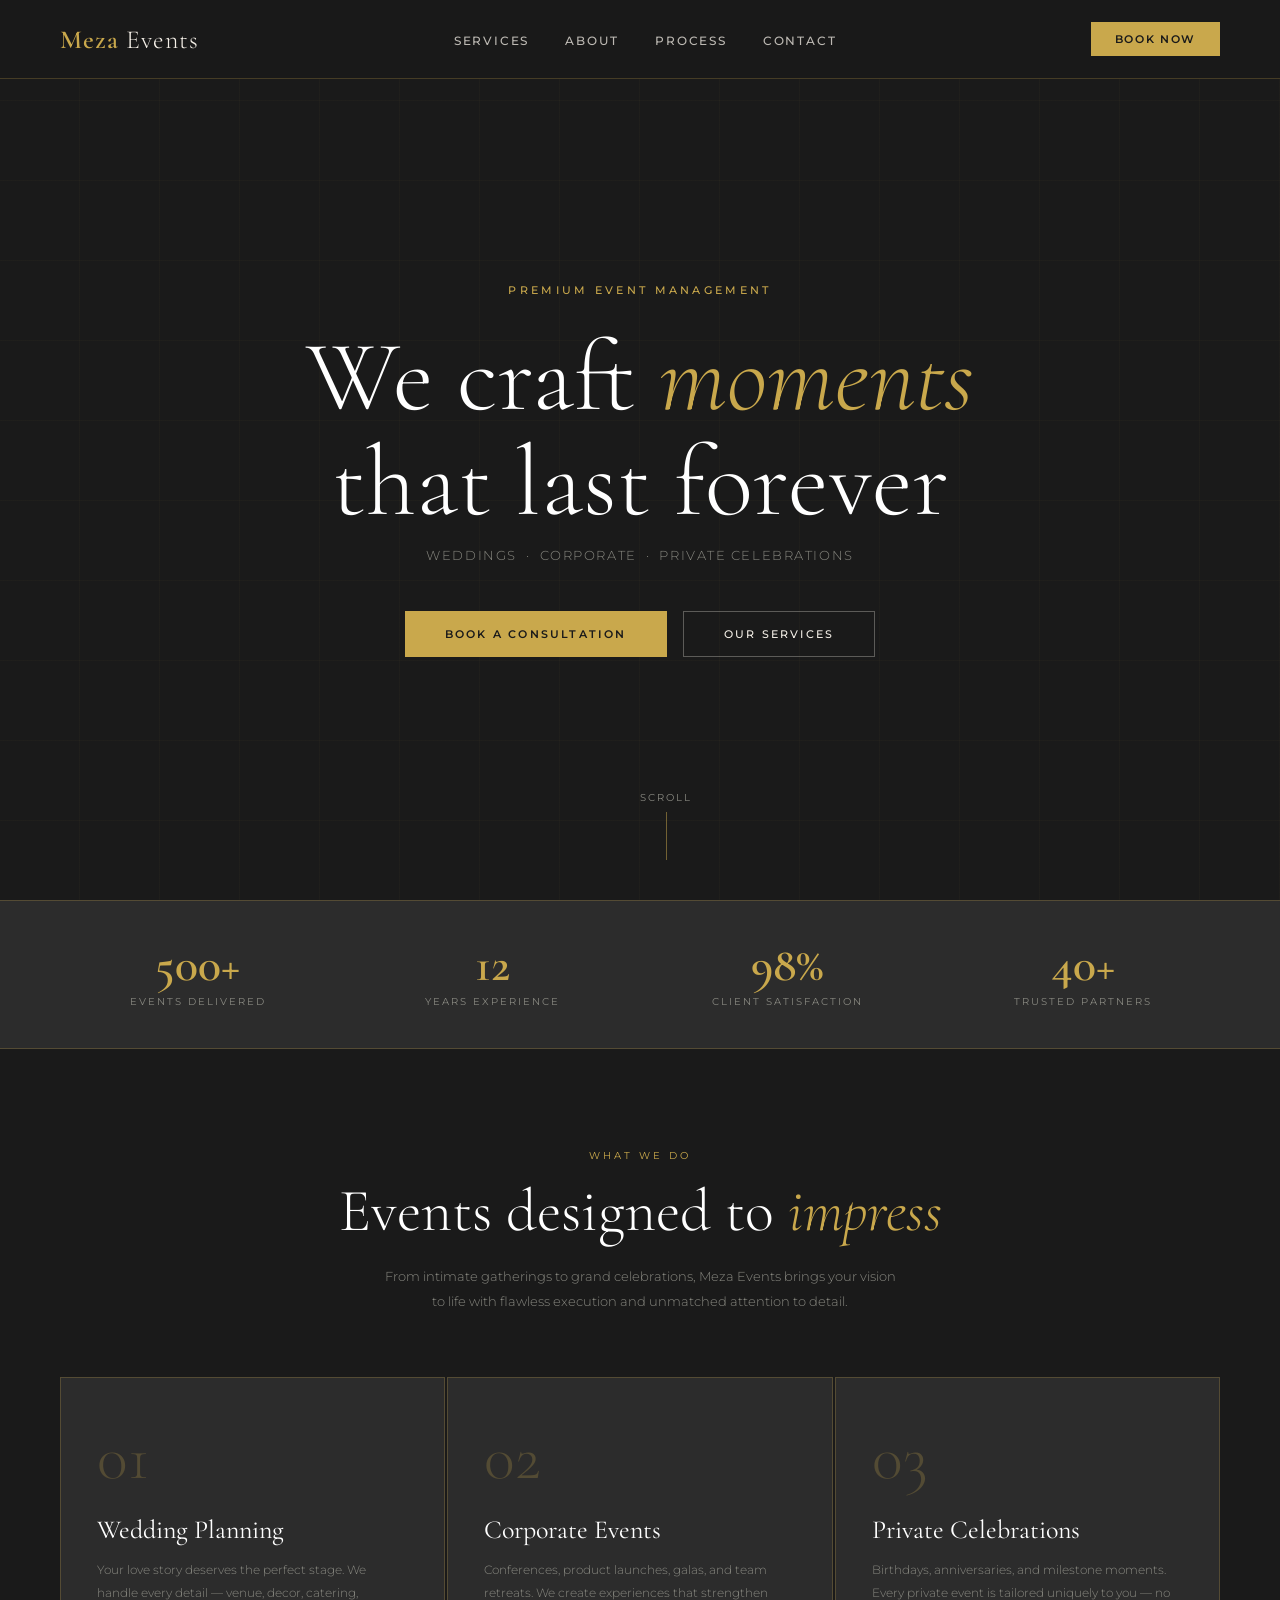
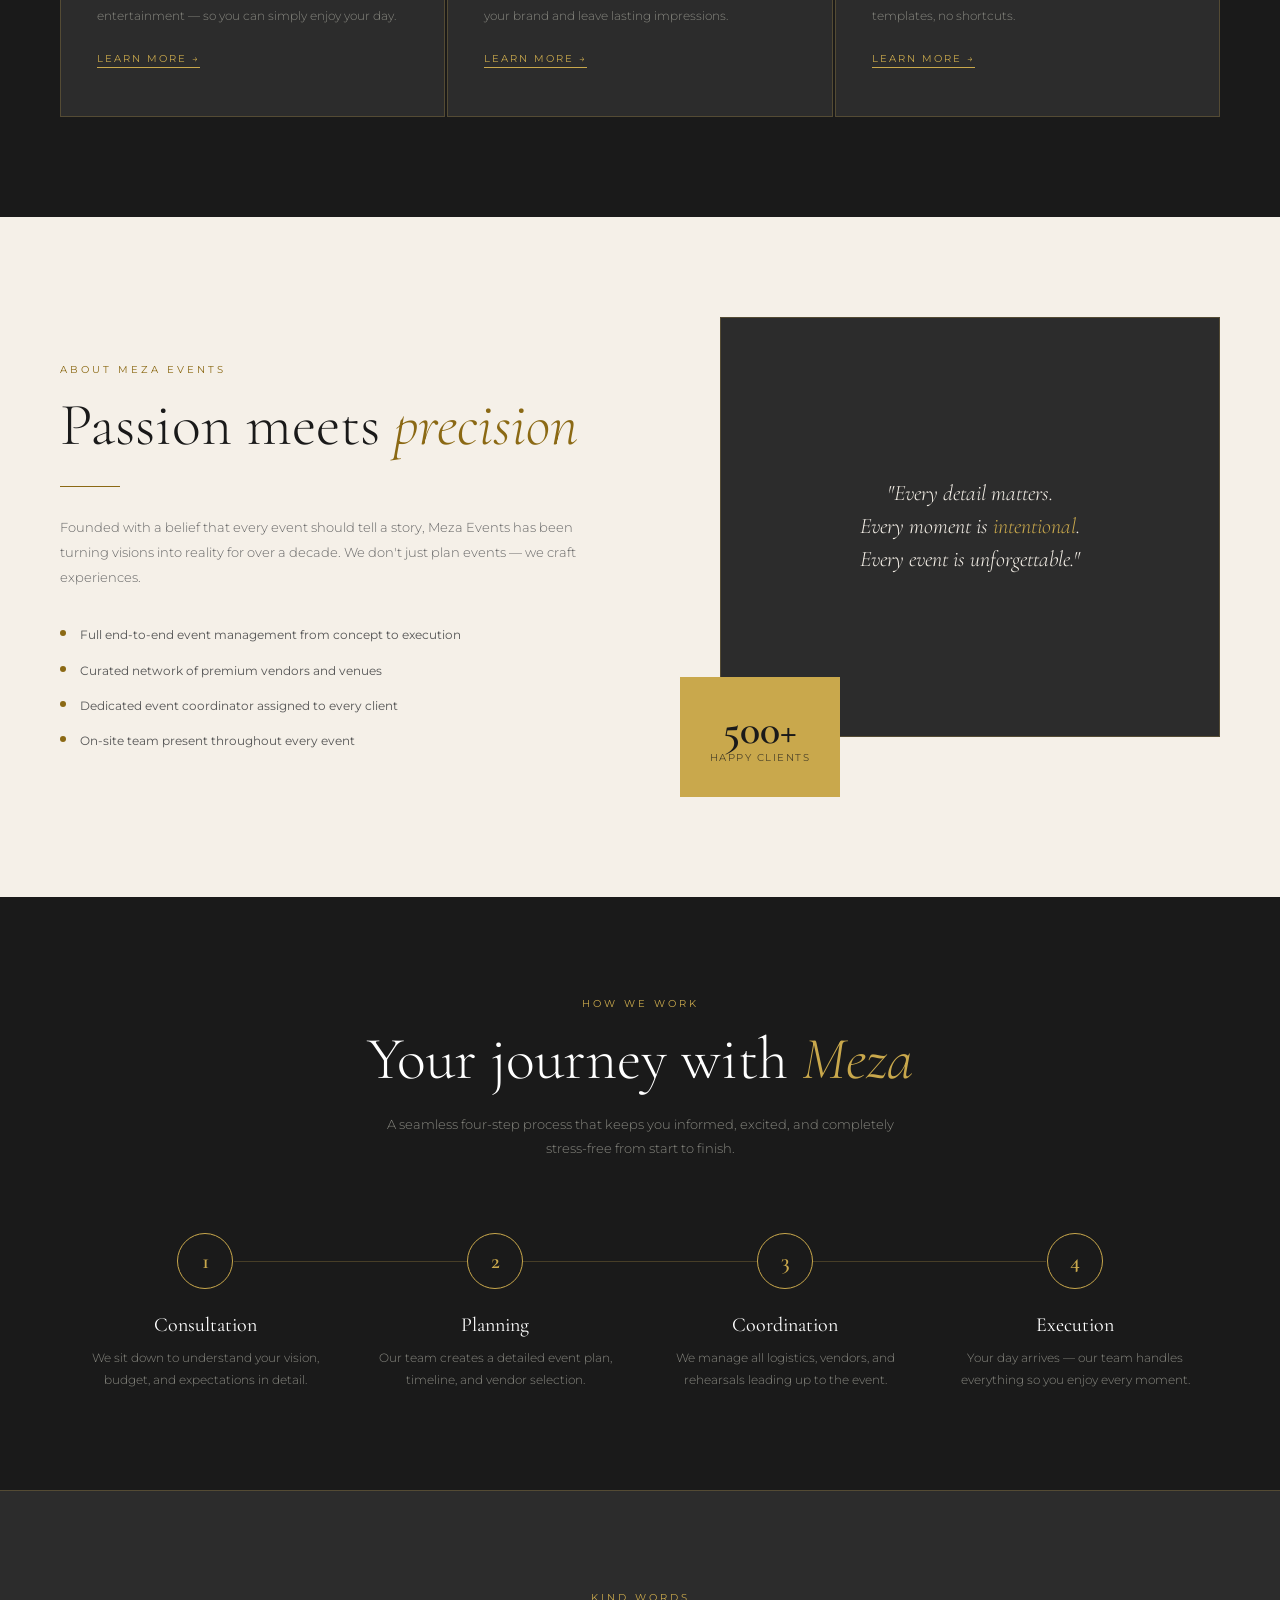
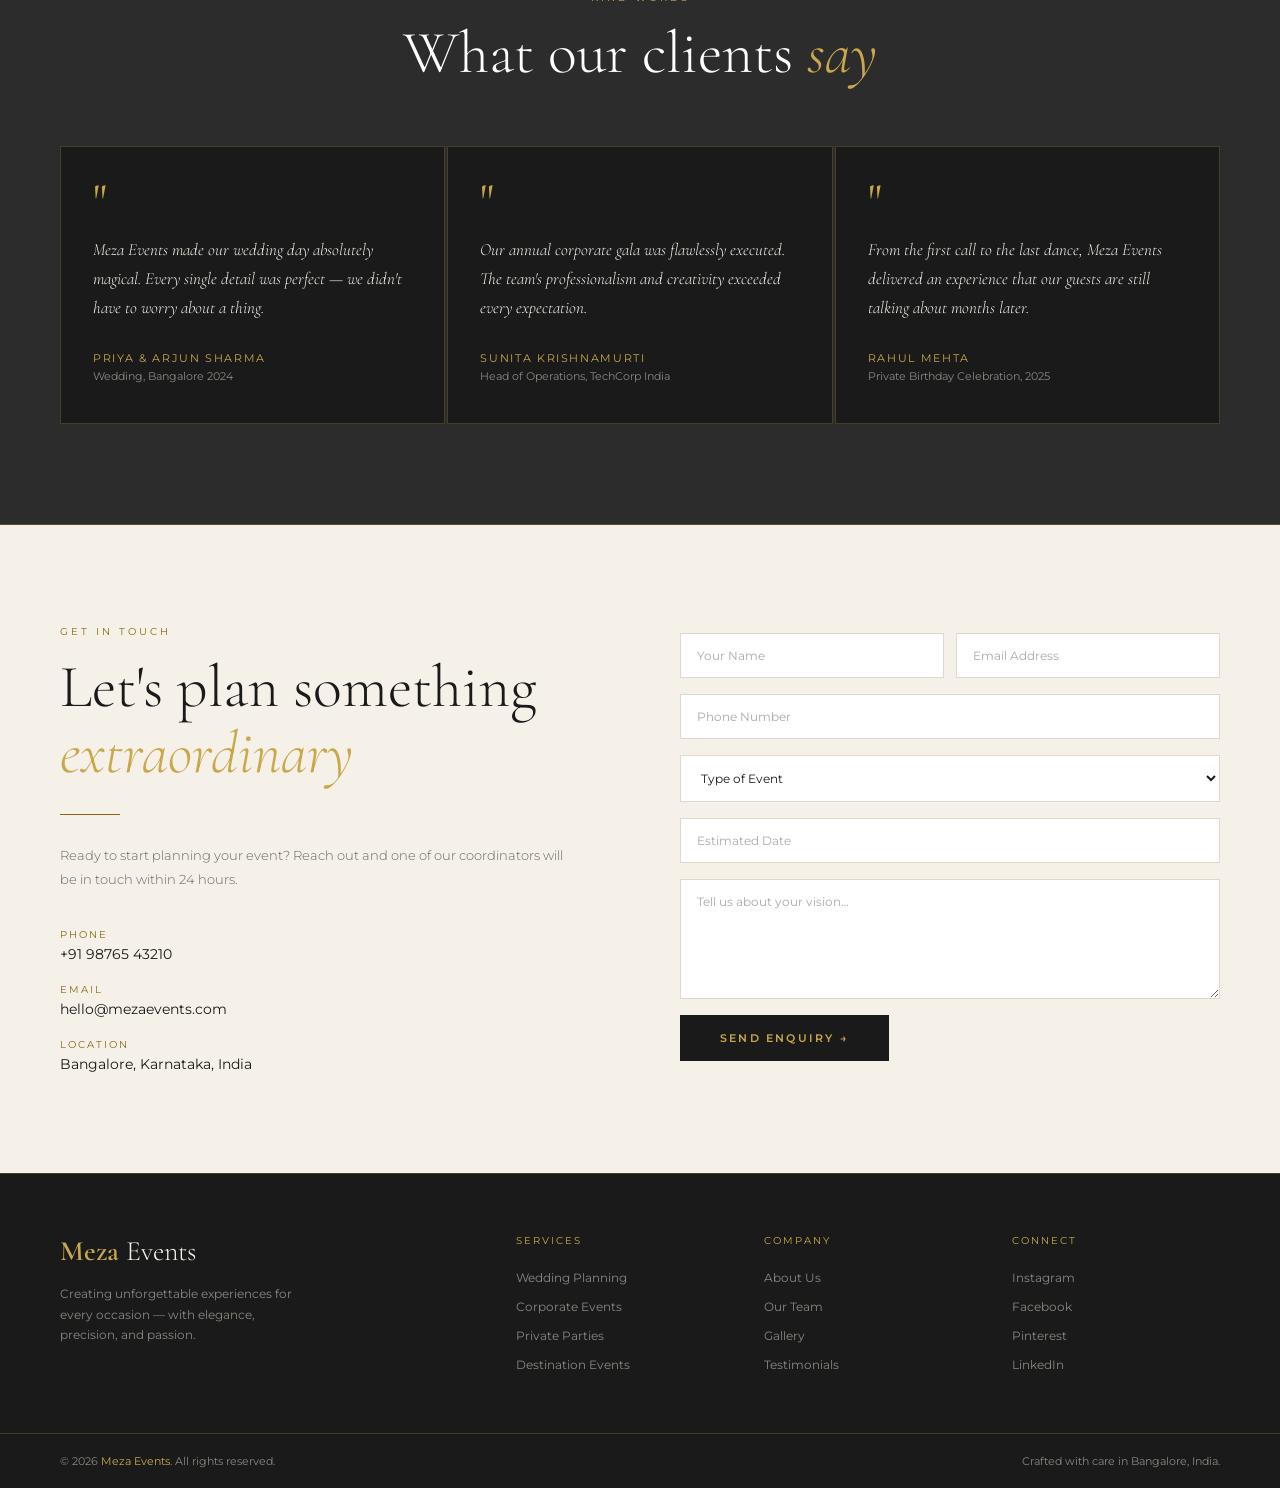
==== commit 75e323e6: "fix menu icon issue" ====
--- a/index.html
+++ b/index.html
@@ -11,7 +11,7 @@
 <body>
 
 <!-- MOBILE DRAWER -->
-<div class="mobile-drawer" id="drawer">
+<div class="mobile-drawer" style="z-index: 1;" id="drawer">
   <a class="drawer-logo" href="#">Meza <span>Events</span></a>
   <ul>
     <li><a href="#services" onclick="closeDrawer()">Services</a></li>
--- a/style.css
+++ b/style.css
@@ -387,7 +387,6 @@
   /* ── MOBILE DRAWER ── */
   .mobile-drawer {
     display: none;
-    z-index: 0;
     position: fixed; inset: 0; z-index: 200;
     background: rgba(26,26,26,0.98);
     backdrop-filter: blur(16px);
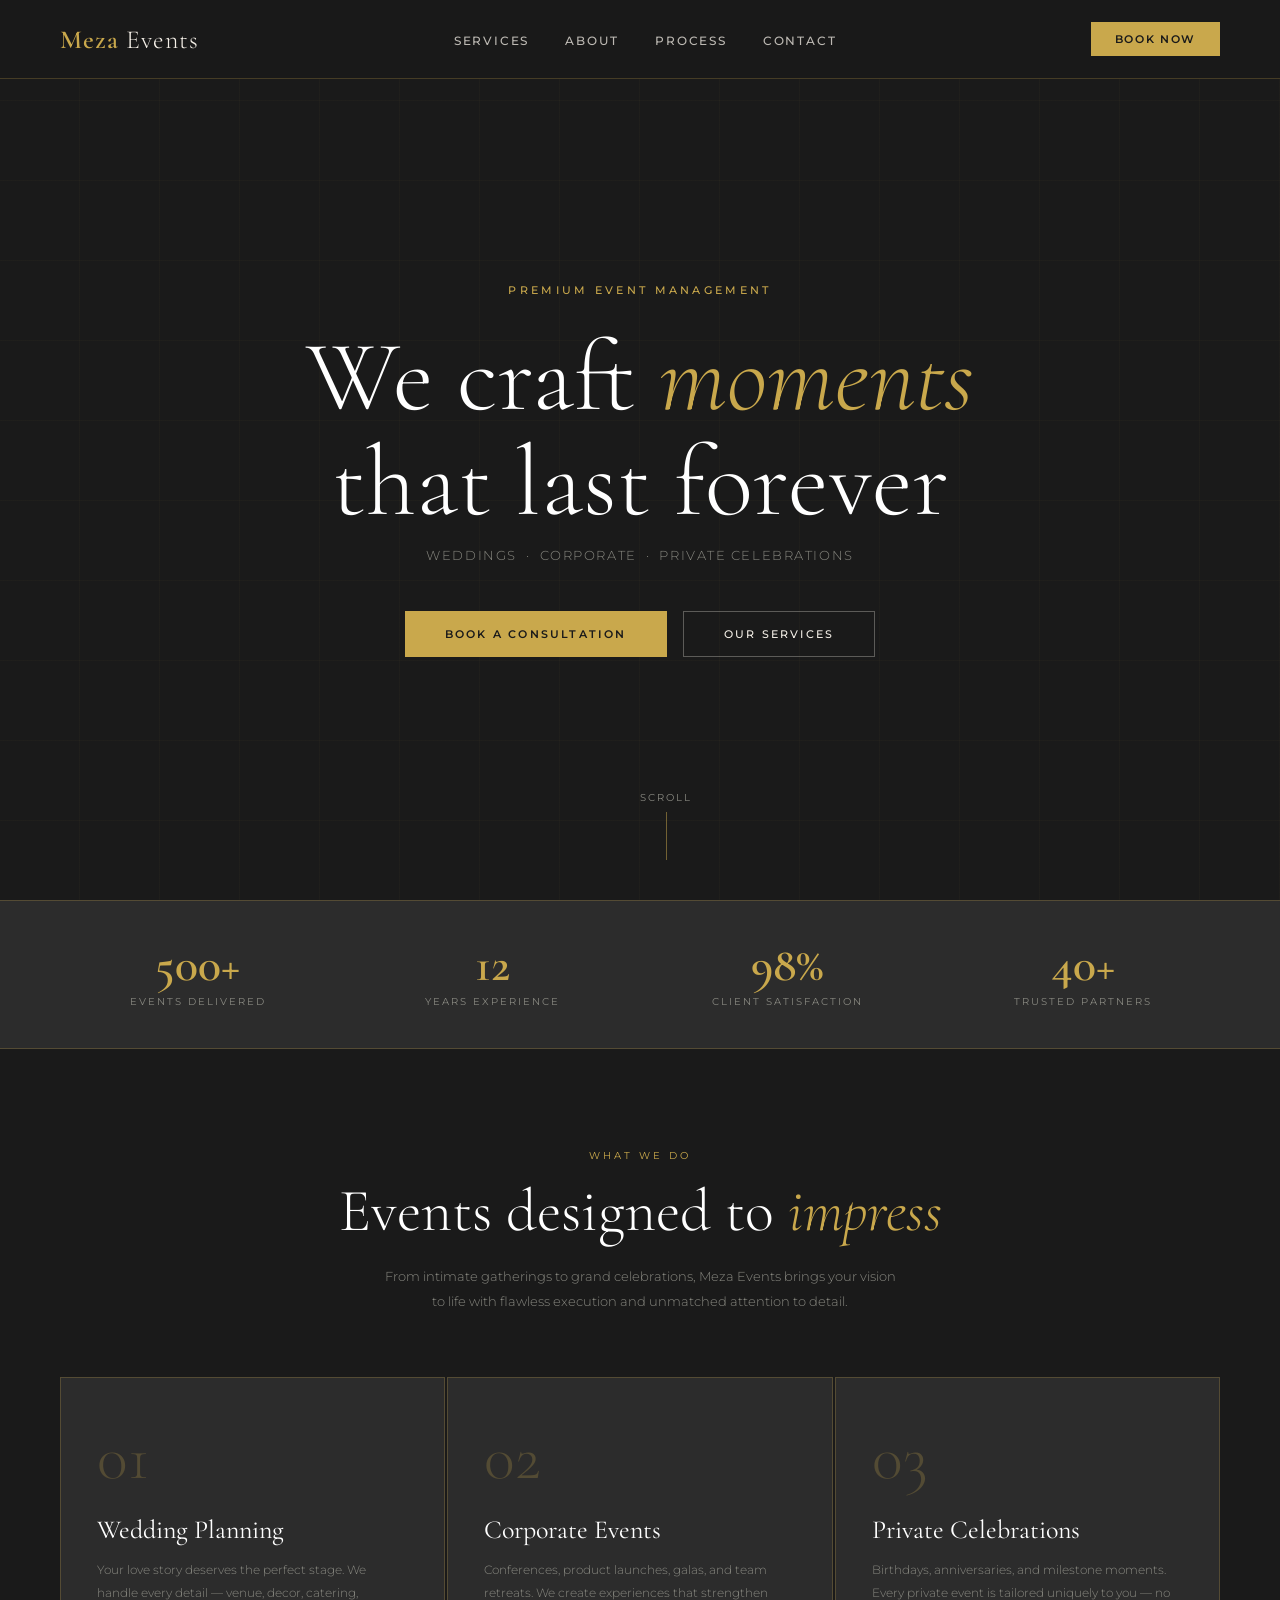
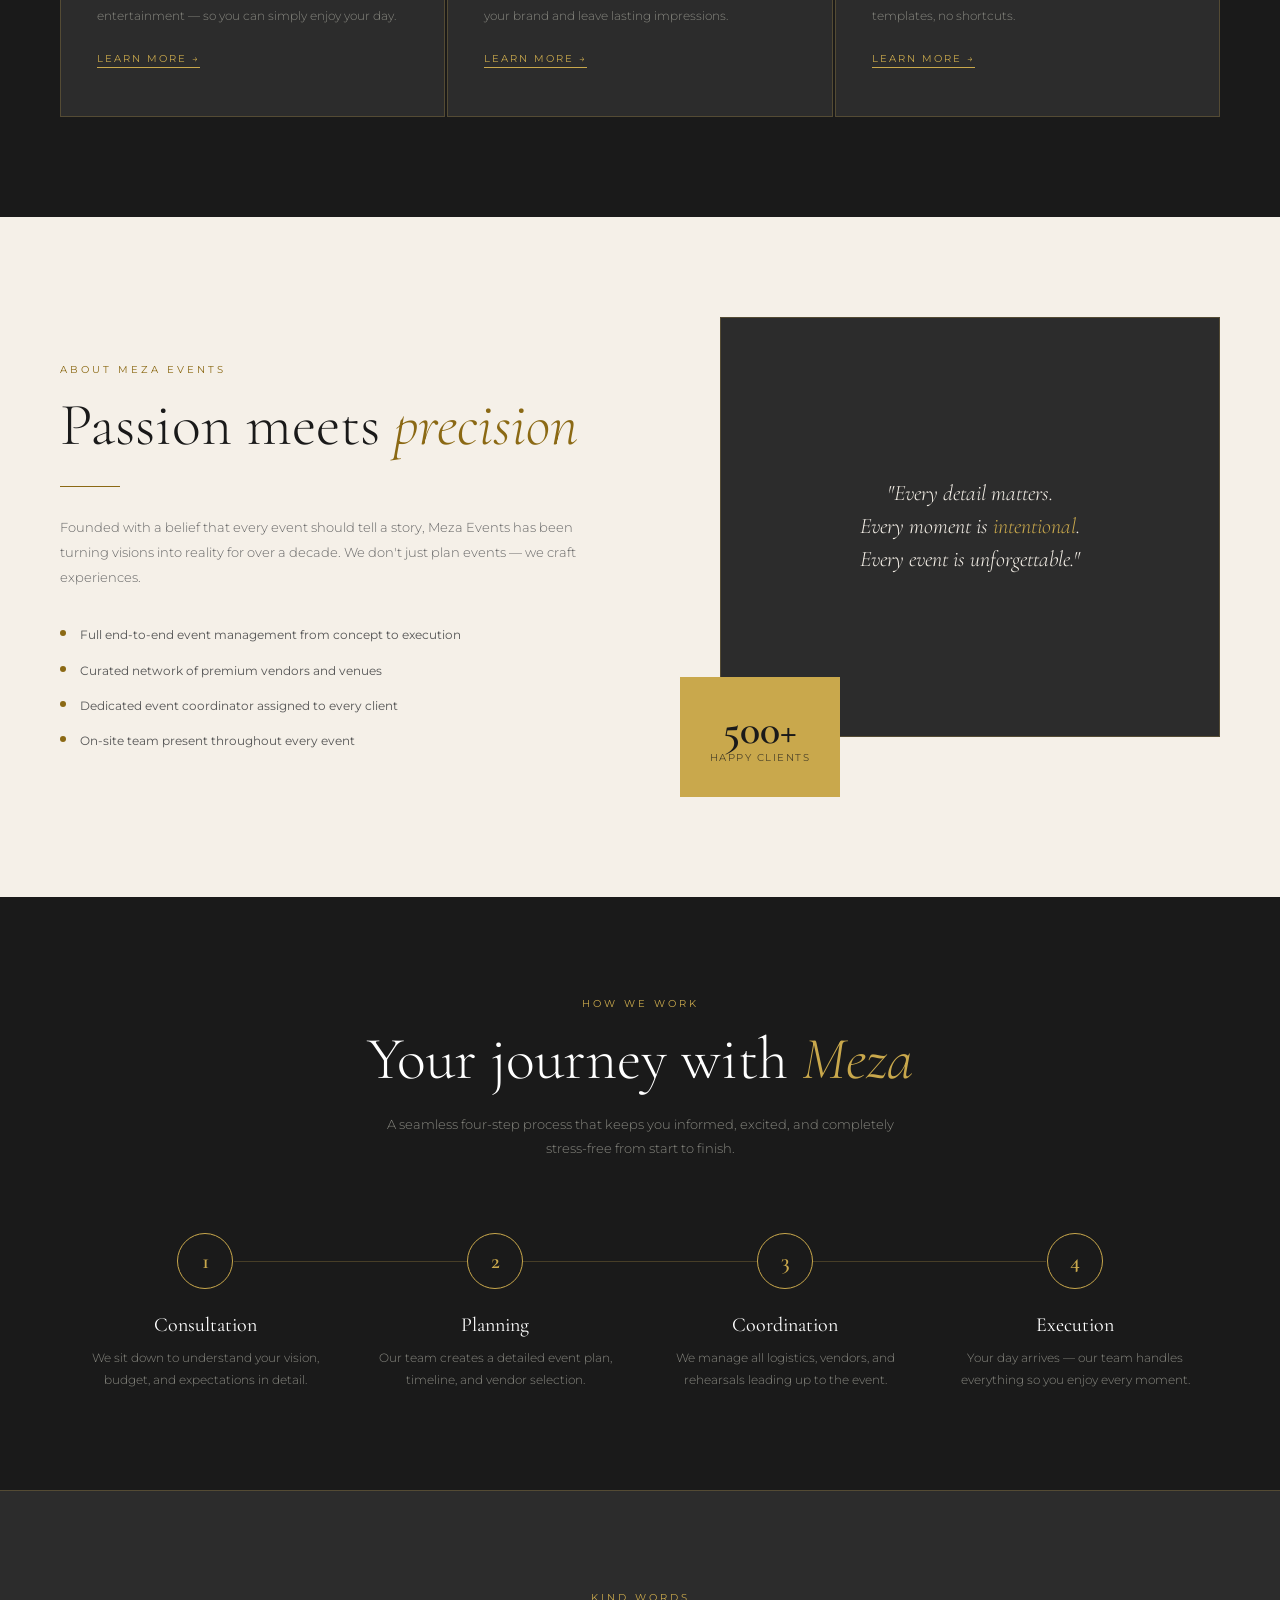
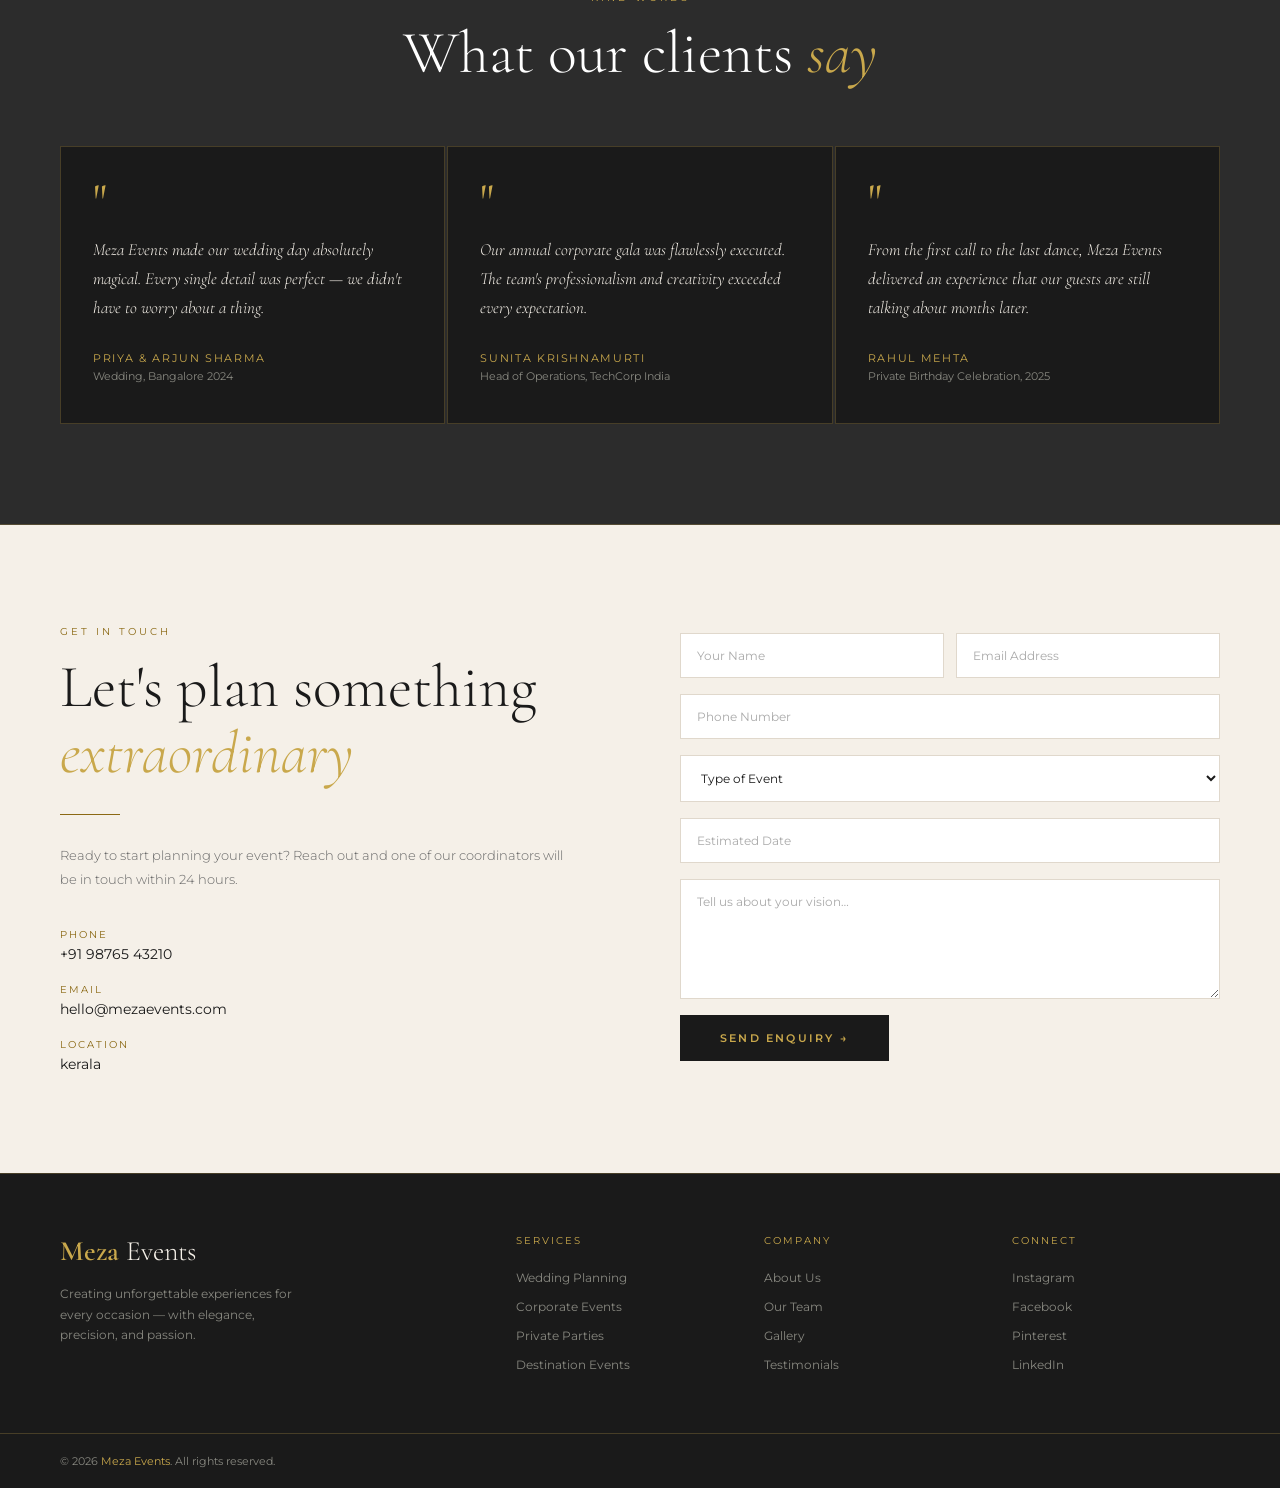
==== commit 9791f7f3: "nothing" ====
--- a/index.html
+++ b/index.html
@@ -207,7 +207,7 @@
       </div>
       <div>
         <div class="contact-item-label">Location</div>
-        <div class="contact-item-val">Bangalore, Karnataka, India</div>
+        <div class="contact-item-val">kerala</div>
       </div>
     </div>
   </div>
@@ -268,7 +268,6 @@
 </footer>
 <div class="footer-bottom">
   <p>© 2026 <span class="footer-bottom-gold">Meza Events</span>. All rights reserved.</p>
-  <p>Crafted with care in Bangalore, India.</p>
 </div>
 
 <script>
